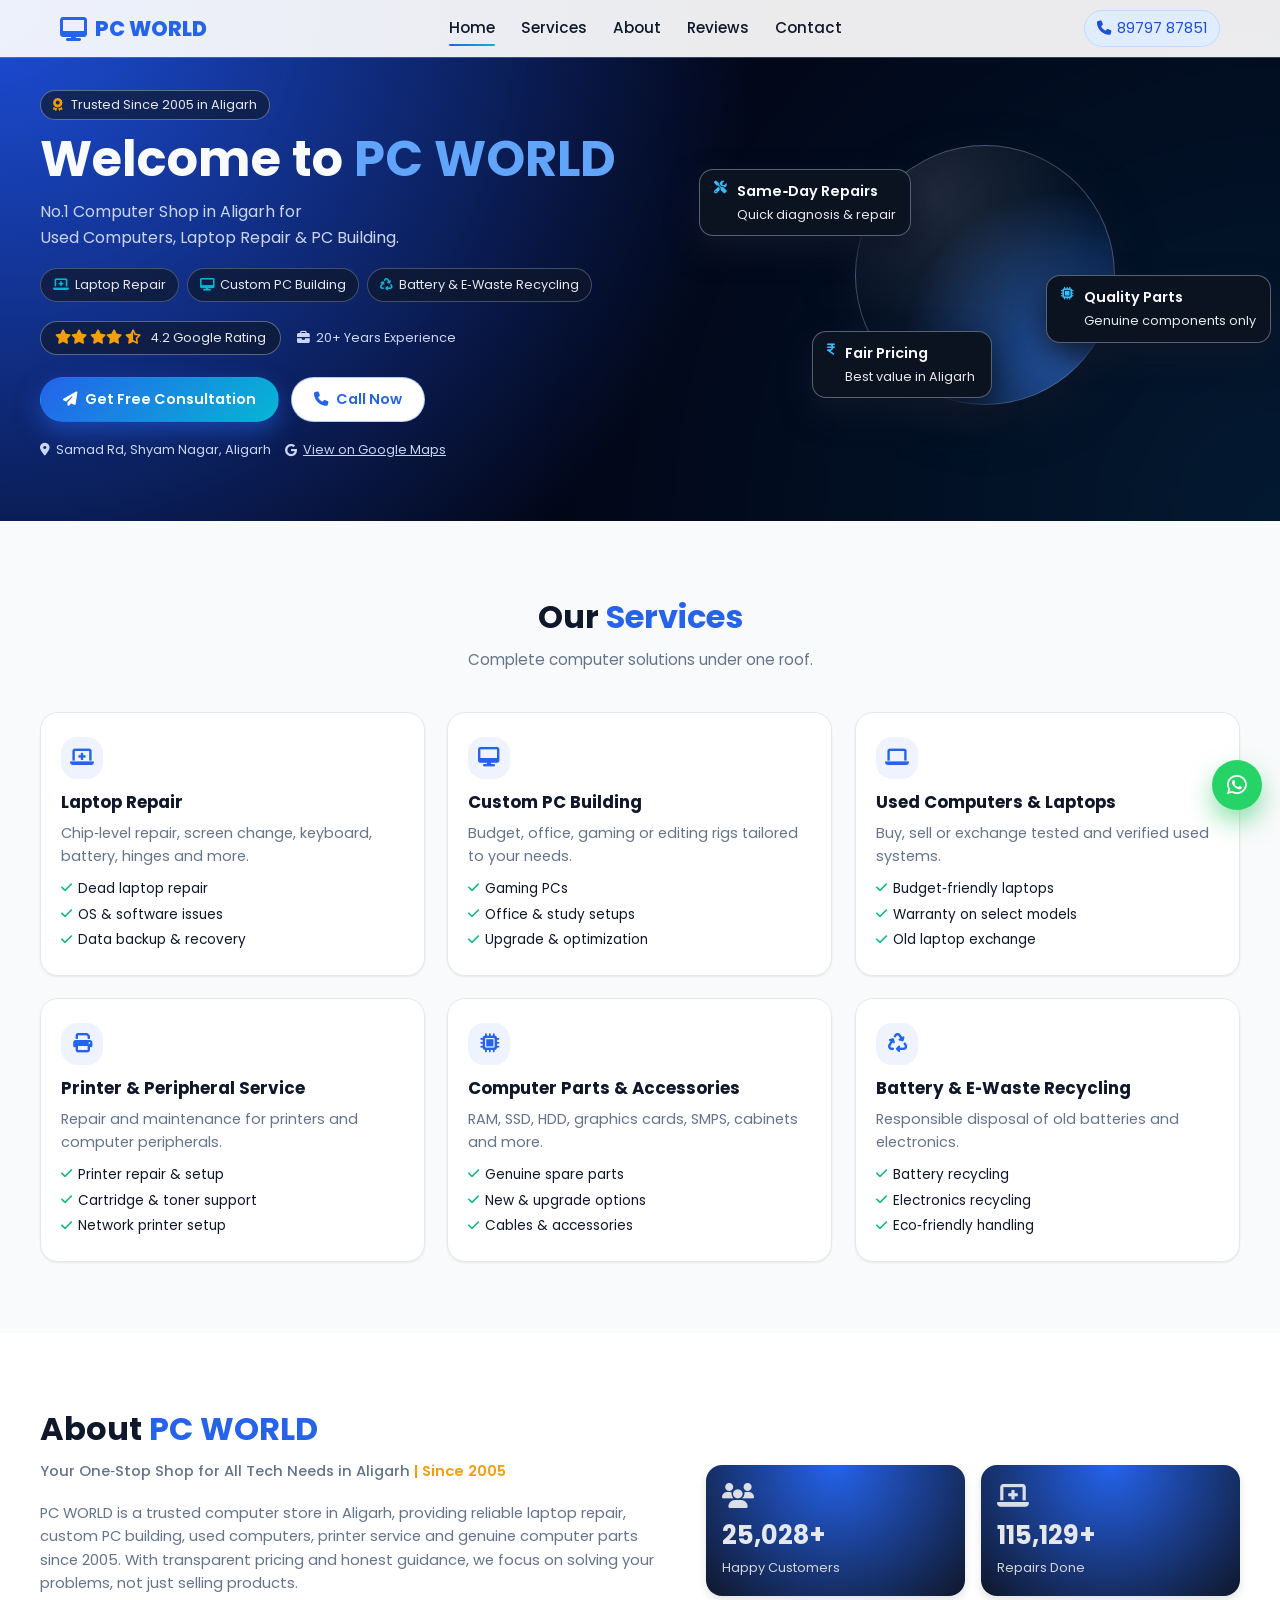
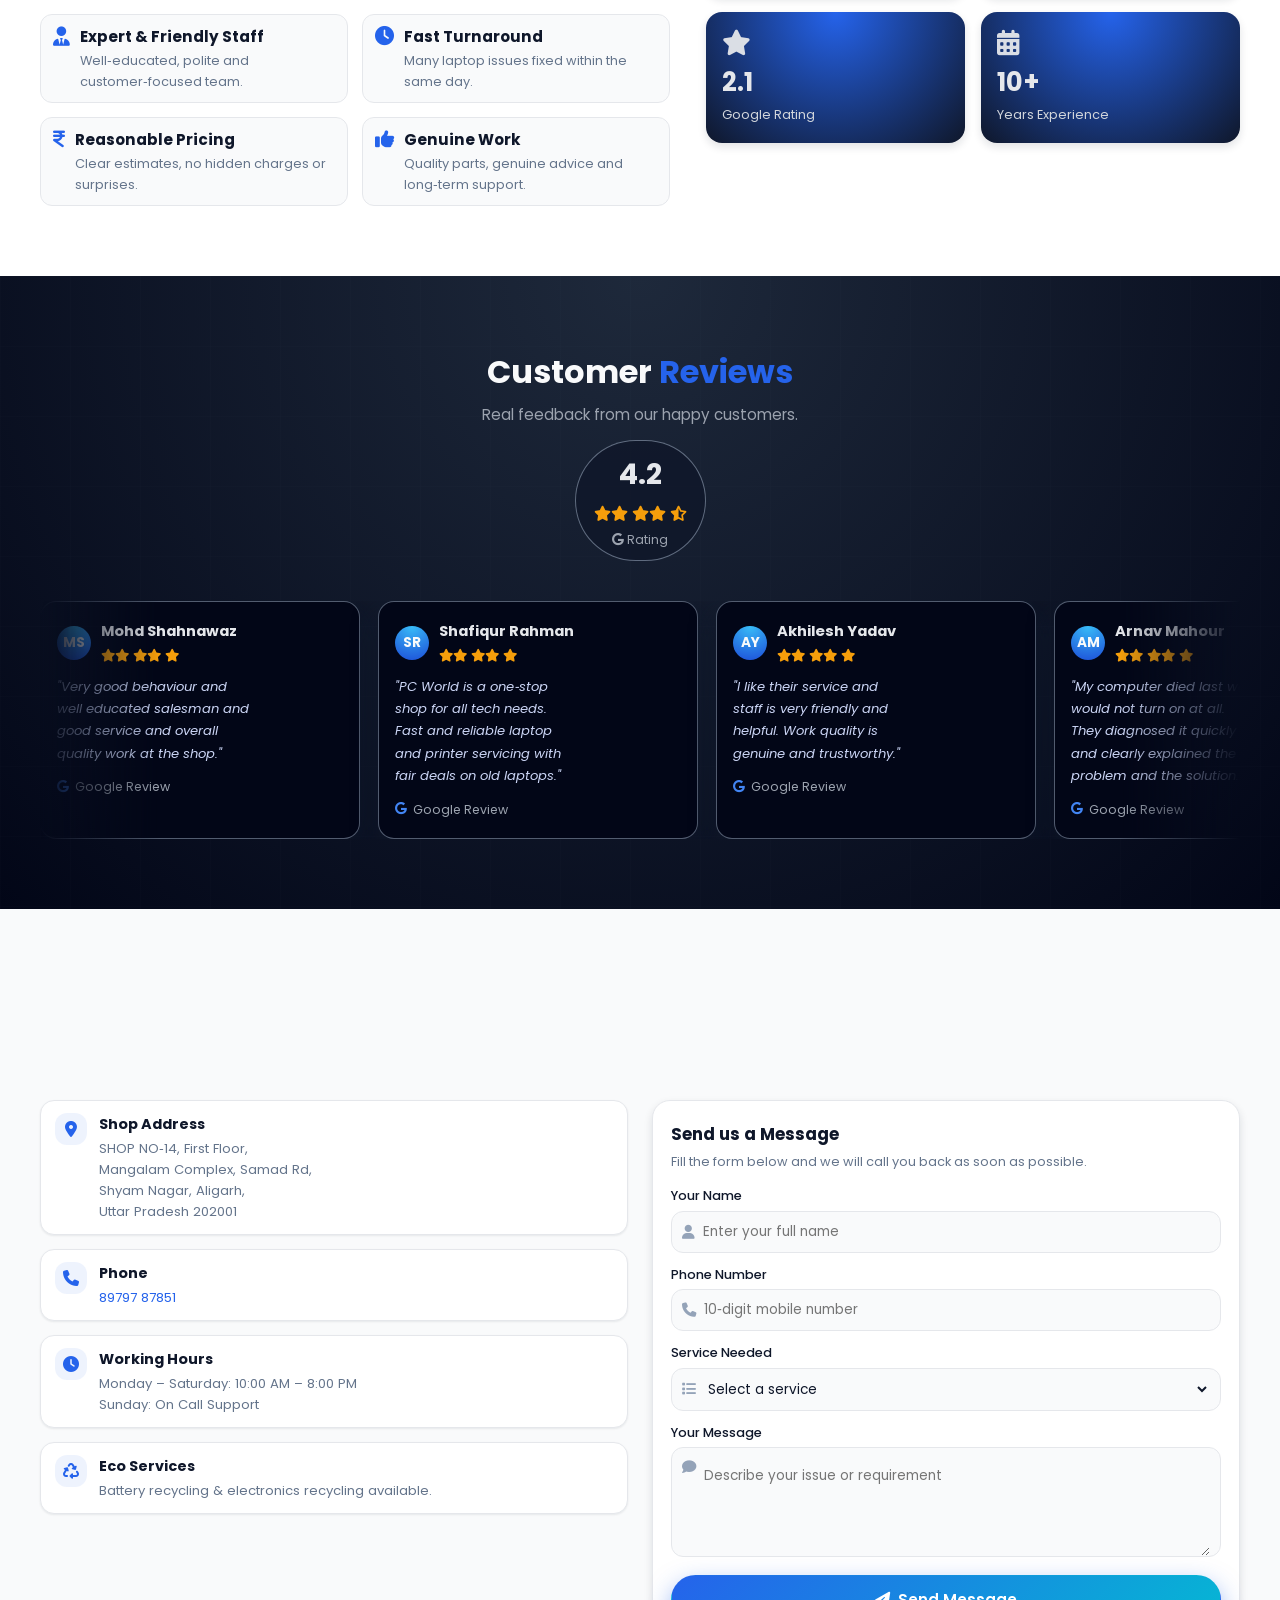
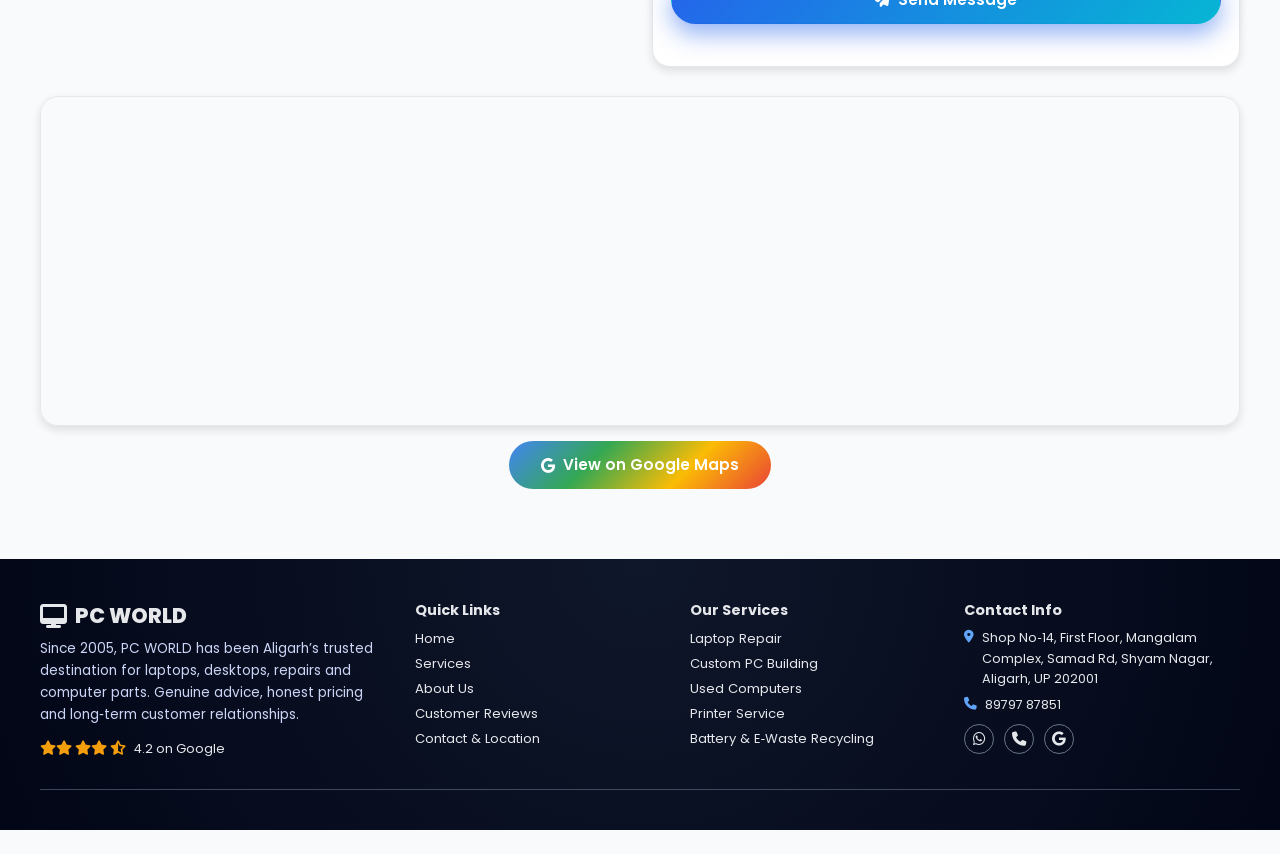
==== index.html @ ee026fb5 "Add files via upload" ====
<!DOCTYPE html>
<html lang="en">
<head>
    <meta charset="UTF-8" />
    <meta name="viewport" content="width=device-width, initial-scale=1.0" />
    <title>PC WORLD | Laptop Repair & Used Computers in Aligarh</title>

    <meta name="description" content="PC WORLD - Since 2005 | Used computers, laptop repair, PC building, printer service, and electronics recycling in Aligarh, Uttar Pradesh." />
    <meta name="keywords" content="PC WORLD Aligarh, laptop repair Aligarh, used computer store, PC building Aligarh, computer shop Samad Road" />

    <link rel="stylesheet" href="styles.css" />
    <link rel="preconnect" href="https://fonts.googleapis.com" />
    <link rel="preconnect" href="https://fonts.gstatic.com" crossorigin />
    <link href="https://fonts.googleapis.com/css2?family=Poppins:wght@300;400;500;600;700;800&display=swap" rel="stylesheet" />
    <link rel="stylesheet" href="https://cdnjs.cloudflare.com/ajax/libs/font-awesome/6.5.1/css/all.min.css" integrity="sha512-DTOQO9RWCH3ppGqcWaEA1BIZOC6xxalwEsw9c2QQeAIftl+Vegovlnee1c9QX4TctnWMn13TZye+giMm8e2LwA==" crossorigin="anonymous" referrerpolicy="no-referrer" />
</head>
<body>
    <!-- HEADER -->
    <header id="header">
        <nav class="navbar">
            <div class="nav-left">
                <a href="#home" class="logo">
                    <i class="fas fa-desktop"></i>
                    <span>PC WORLD</span>
                </a>
            </div>
            <ul class="nav-links" id="navLinks">
                <li><a href="#home" class="nav-link active">Home</a></li>
                <li><a href="#services" class="nav-link">Services</a></li>
                <li><a href="#about" class="nav-link">About</a></li>
                <li><a href="#reviews" class="nav-link">Reviews</a></li>
                <li><a href="#contact" class="nav-link">Contact</a></li>
            </ul>
            <div class="nav-right">
                <a href="tel:8979787851" class="nav-call">
                    <i class="fas fa-phone"></i>
                    <span>89797 87851</span>
                </a>
                <button class="hamburger" id="hamburger" aria-label="Toggle navigation">
                    <span></span><span></span><span></span>
                </button>
            </div>
        </nav>
    </header>

    <!-- HERO -->
    <section id="home" class="hero">
        <div class="hero-inner container">
            <div class="hero-content">
                <div class="hero-since scroll-animate from-left" data-anim-delay="0s">
                    <i class="fas fa-award"></i>
                    <span>Trusted Since 2005 in Aligarh</span>
                </div>
                <h1 class="scroll-animate from-left" data-anim-delay="0.05s">Welcome to <span>PC WORLD</span></h1>
                <p class="hero-tagline scroll-animate from-left" data-anim-delay="0.1s">
                    No.1 Computer Shop in Aligarh for<br />
                    Used Computers, Laptop Repair & PC Building.
                </p>

                <div class="hero-pills scroll-animate pop" data-anim-delay="0.15s">
                    <span><i class="fas fa-laptop-medical"></i>Laptop Repair</span>
                    <span><i class="fas fa-desktop"></i>Custom PC Building</span>
                    <span><i class="fas fa-recycle"></i>Battery & E‑Waste Recycling</span>
                </div>

                <div class="hero-rating-row scroll-animate pop" data-anim-delay="0.2s">
                    <div class="hero-rating">
                        <div class="stars">
                            <i class="fas fa-star"></i><i class="fas fa-star"></i>
                            <i class="fas fa-star"></i><i class="fas fa-star"></i>
                            <i class="fas fa-star-half-alt"></i>
                        </div>
                        <span>4.2 Google Rating</span>
                    </div>
                    <div class="hero-since-small">
                        <i class="fas fa-briefcase"></i>
                        <span>20+ Years Experience</span>
                    </div>
                </div>

                <div class="hero-actions scroll-animate pop" data-anim-delay="0.25s">
                    <a href="#contact" class="btn btn-primary">
                        <i class="fas fa-paper-plane"></i> Get Free Consultation
                    </a>
                    <a href="tel:8979787851" class="btn btn-outline">
                        <i class="fas fa-phone"></i> Call Now
                    </a>
                </div>

                <div class="hero-meta scroll-animate pop" data-anim-delay="0.3s">
                    <span><i class="fas fa-location-dot"></i> Samad Rd, Shyam Nagar, Aligarh</span>
                    <span><i class="fab fa-google"></i> <a href="https://share.google/vDXwysWjOQ2wr7kNz" target="_blank">View on Google Maps</a></span>
                </div>
            </div>

            <div class="hero-visual scroll-animate from-right" data-anim-delay="0.35s">
                <div class="hero-circle"></div>
                <div class="hero-card hero-card-1">
                    <i class="fas fa-screwdriver-wrench"></i>
                    <div>
                        <h3>Same‑Day Repairs</h3>
                        <p>Quick diagnosis & repair</p>
                    </div>
                </div>
                <div class="hero-card hero-card-2">
                    <i class="fas fa-microchip"></i>
                    <div>
                        <h3>Quality Parts</h3>
                        <p>Genuine components only</p>
                    </div>
                </div>
                <div class="hero-card hero-card-3">
                    <i class="fas fa-indian-rupee-sign"></i>
                    <div>
                        <h3>Fair Pricing</h3>
                        <p>Best value in Aligarh</p>
                    </div>
                </div>
            </div>
        </div>
    </section>

    <!-- SERVICES -->
    <section id="services" class="section services">
        <div class="container">
            <div class="section-header scroll-animate">
                <h2>Our <span>Services</span></h2>
                <p>Complete computer solutions under one roof.</p>
            </div>

            <div class="services-grid">
                <div class="service-card scroll-animate" data-anim-delay="0.05s">
                    <div class="service-icon"><i class="fas fa-laptop-medical"></i></div>
                    <h3>Laptop Repair</h3>
                    <p>Chip‑level repair, screen change, keyboard, battery, hinges and more.</p>
                    <ul>
                        <li><i class="fas fa-check"></i> Dead laptop repair</li>
                        <li><i class="fas fa-check"></i> OS & software issues</li>
                        <li><i class="fas fa-check"></i> Data backup & recovery</li>
                    </ul>
                </div>

                <div class="service-card scroll-animate" data-anim-delay="0.1s">
                    <div class="service-icon"><i class="fas fa-desktop"></i></div>
                    <h3>Custom PC Building</h3>
                    <p>Budget, office, gaming or editing rigs tailored to your needs.</p>
                    <ul>
                        <li><i class="fas fa-check"></i> Gaming PCs</li>
                        <li><i class="fas fa-check"></i> Office & study setups</li>
                        <li><i class="fas fa-check"></i> Upgrade & optimization</li>
                    </ul>
                </div>

                <div class="service-card scroll-animate" data-anim-delay="0.15s">
                    <div class="service-icon"><i class="fas fa-laptop"></i></div>
                    <h3>Used Computers & Laptops</h3>
                    <p>Buy, sell or exchange tested and verified used systems.</p>
                    <ul>
                        <li><i class="fas fa-check"></i> Budget‑friendly laptops</li>
                        <li><i class="fas fa-check"></i> Warranty on select models</li>
                        <li><i class="fas fa-check"></i> Old laptop exchange</li>
                    </ul>
                </div>

                <div class="service-card scroll-animate" data-anim-delay="0.2s">
                    <div class="service-icon"><i class="fas fa-print"></i></div>
                    <h3>Printer & Peripheral Service</h3>
                    <p>Repair and maintenance for printers and computer peripherals.</p>
                    <ul>
                        <li><i class="fas fa-check"></i> Printer repair & setup</li>
                        <li><i class="fas fa-check"></i> Cartridge & toner support</li>
                        <li><i class="fas fa-check"></i> Network printer setup</li>
                    </ul>
                </div>

                <div class="service-card scroll-animate" data-anim-delay="0.25s">
                    <div class="service-icon"><i class="fas fa-microchip"></i></div>
                    <h3>Computer Parts & Accessories</h3>
                    <p>RAM, SSD, HDD, graphics cards, SMPS, cabinets and more.</p>
                    <ul>
                        <li><i class="fas fa-check"></i> Genuine spare parts</li>
                        <li><i class="fas fa-check"></i> New & upgrade options</li>
                        <li><i class="fas fa-check"></i> Cables & accessories</li>
                    </ul>
                </div>

                <div class="service-card scroll-animate" data-anim-delay="0.3s">
                    <div class="service-icon"><i class="fas fa-recycle"></i></div>
                    <h3>Battery & E‑Waste Recycling</h3>
                    <p>Responsible disposal of old batteries and electronics.</p>
                    <ul>
                        <li><i class="fas fa-check"></i> Battery recycling</li>
                        <li><i class="fas fa-check"></i> Electronics recycling</li>
                        <li><i class="fas fa-check"></i> Eco‑friendly handling</li>
                    </ul>
                </div>
            </div>
        </div>
    </section>

    <!-- ABOUT -->
    <section id="about" class="section about">
        <div class="container about-inner">
            <div class="about-text scroll-animate from-left">
                <h2>About <span>PC WORLD</span></h2>
                <p class="about-tagline">
                    Your One‑Stop Shop for All Tech Needs in Aligarh
                    <span class="about-since">| Since 2005</span>
                </p>
                <p>
                    PC WORLD is a trusted computer store in Aligarh, providing
                    reliable laptop repair, custom PC building, used computers,
                    printer service and genuine computer parts since 2005.
                    With transparent pricing and honest guidance, we focus on
                    solving your problems, not just selling products.
                </p>

                <div class="about-features">
                    <div class="feature scroll-animate" data-anim-delay="0.05s">
                        <i class="fas fa-user-tie"></i>
                        <div>
                            <h4>Expert & Friendly Staff</h4>
                            <p>Well‑educated, polite and customer‑focused team.</p>
                        </div>
                    </div>
                    <div class="feature scroll-animate" data-anim-delay="0.1s">
                        <i class="fas fa-clock"></i>
                        <div>
                            <h4>Fast Turnaround</h4>
                            <p>Many laptop issues fixed within the same day.</p>
                        </div>
                    </div>
                    <div class="feature scroll-animate" data-anim-delay="0.15s">
                        <i class="fas fa-indian-rupee-sign"></i>
                        <div>
                            <h4>Reasonable Pricing</h4>
                            <p>Clear estimates, no hidden charges or surprises.</p>
                        </div>
                    </div>
                    <div class="feature scroll-animate" data-anim-delay="0.2s">
                        <i class="fas fa-thumbs-up"></i>
                        <div>
                            <h4>Genuine Work</h4>
                            <p>Quality parts, genuine advice and long‑term support.</p>
                        </div>
                    </div>
                </div>
            </div>

            <div class="about-stats scroll-animate from-right">
                <div class="stat-card scroll-animate pop" data-anim-delay="0.05s">
                    <i class="fas fa-users"></i>
                    <h3 class="stat-number" data-target="50000" data-suffix="+">50,000+</h3>
                    <p>Happy Customers</p>
                </div>
                <div class="stat-card scroll-animate pop" data-anim-delay="0.1s">
                    <i class="fas fa-laptop-medical"></i>
                    <h3 class="stat-number" data-target="230000" data-suffix="+">2,30,000+</h3>
                    <p>Repairs Done</p>
                </div>
                <div class="stat-card scroll-animate pop" data-anim-delay="0.15s">
                    <i class="fas fa-star"></i>
                    <h3 class="stat-number" data-target="4.2" data-decimals="1">4.2</h3>
                    <p>Google Rating</p>
                </div>
                <div class="stat-card scroll-animate pop" data-anim-delay="0.2s">
                    <i class="fas fa-calendar-alt"></i>
                    <h3 class="stat-number" data-target="20" data-suffix="+">20+</h3>
                    <p>Years Experience</p>
                </div>
            </div>
        </div>
    </section>

    <!-- REVIEWS -->
    <section id="reviews" class="section reviews">
        <div class="container">
            <div class="section-header section-header-dark scroll-animate">
                <h2>Customer <span>Reviews</span></h2>
                <p>Real feedback from our happy customers.</p>
                <div class="rating-badge">
                    <span class="rating-number">4.2</span>
                    <div class="rating-stars">
                        <i class="fas fa-star"></i><i class="fas fa-star"></i>
                        <i class="fas fa-star"></i><i class="fas fa-star"></i>
                        <i class="fas fa-star-half-alt"></i>
                    </div>
                    <span class="rating-source"><i class="fab fa-google"></i> Rating</span>
                </div>
            </div>

            <div class="reviews-slider scroll-animate pop" data-anim-delay="0.1s">
                <div class="reviews-track" id="reviewsTrack">
                    <!-- Each review text is manually line-broken with <br> for 5–7 words per line -->

                    <!-- 1 -->
                    <article class="review-card">
                        <header class="review-header">
                            <div class="reviewer-avatar">MS</div>
                            <div>
                                <h4>Mohd Shahnawaz</h4>
                                <div class="review-stars">
                                    <i class="fas fa-star"></i><i class="fas fa-star"></i>
                                    <i class="fas fa-star"></i><i class="fas fa-star"></i>
                                    <i class="fas fa-star"></i>
                                </div>
                            </div>
                        </header>
                        <p class="review-text">
                            "Very good behaviour and<br>
                            well educated salesman and<br>
                            good service and overall<br>
                            quality work at the shop."
                        </p>
                        <div class="review-source"><i class="fab fa-google"></i> Google Review</div>
                    </article>

                    <!-- 2 -->
                    <article class="review-card">
                        <header class="review-header">
                            <div class="reviewer-avatar">SR</div>
                            <div>
                                <h4>Shafiqur Rahman</h4>
                                <div class="review-stars">
                                    <i class="fas fa-star"></i><i class="fas fa-star"></i>
                                    <i class="fas fa-star"></i><i class="fas fa-star"></i>
                                    <i class="fas fa-star"></i>
                                </div>
                            </div>
                        </header>
                        <p class="review-text">
                            "PC World is a one‑stop<br>
                            shop for all tech needs.<br>
                            Fast and reliable laptop<br>
                            and printer servicing with<br>
                            fair deals on old laptops."
                        </p>
                        <div class="review-source"><i class="fab fa-google"></i> Google Review</div>
                    </article>

                    <!-- 3 -->
                    <article class="review-card">
                        <header class="review-header">
                            <div class="reviewer-avatar">AY</div>
                            <div>
                                <h4>Akhilesh Yadav</h4>
                                <div class="review-stars">
                                    <i class="fas fa-star"></i><i class="fas fa-star"></i>
                                    <i class="fas fa-star"></i><i class="fas fa-star"></i>
                                    <i class="fas fa-star"></i>
                                </div>
                            </div>
                        </header>
                        <p class="review-text">
                            "I like their service and<br>
                            staff is very friendly and<br>
                            helpful. Work quality is<br>
                            genuine and trustworthy."
                        </p>
                        <div class="review-source"><i class="fab fa-google"></i> Google Review</div>
                    </article>

                    <!-- 4 -->
                    <article class="review-card">
                        <header class="review-header">
                            <div class="reviewer-avatar">AM</div>
                            <div>
                                <h4>Arnav Mahour</h4>
                                <div class="review-stars">
                                    <i class="fas fa-star"></i><i class="fas fa-star"></i>
                                    <i class="fas fa-star"></i><i class="fas fa-star"></i>
                                    <i class="fas fa-star"></i>
                                </div>
                            </div>
                        </header>
                        <p class="review-text">
                            "My computer died last week,<br>
                            would not turn on at all.<br>
                            They diagnosed it quickly<br>
                            and clearly explained the<br>
                            problem and the solution."
                        </p>
                        <div class="review-source"><i class="fab fa-google"></i> Google Review</div>
                    </article>

                    <!-- 5 -->
                    <article class="review-card">
                        <header class="review-header">
                            <div class="reviewer-avatar">YA</div>
                            <div>
                                <h4>Yasir Arafat</h4>
                                <div class="review-stars">
                                    <i class="fas fa-star"></i><i class="fas fa-star"></i>
                                    <i class="fas fa-star"></i><i class="fas fa-star"></i>
                                    <i class="fas fa-star"></i>
                                </div>
                            </div>
                        </header>
                        <p class="review-text">
                            "Experience was good as they<br>
                            provided me very nice service<br>
                            at best price. Overall very<br>
                            satisfied with the work."
                        </p>
                        <div class="review-source"><i class="fab fa-google"></i> Google Review</div>
                    </article>

                    <!-- 6 -->
                    <article class="review-card">
                        <header class="review-header">
                            <div class="reviewer-avatar">SS</div>
                            <div>
                                <h4>Sarita Singh</h4>
                                <div class="review-stars">
                                    <i class="fas fa-star"></i><i class="fas fa-star"></i>
                                    <i class="fas fa-star"></i><i class="fas fa-star"></i>
                                    <i class="fas fa-star"></i>
                                </div>
                            </div>
                        </header>
                        <p class="review-text">
                            "So satisfied with their<br>
                            service. They repaired my<br>
                            dead laptop in few hours<br>
                            and the prices were very<br>
                            reasonable and fair."
                        </p>
                        <div class="review-source"><i class="fab fa-google"></i> Google Review</div>
                    </article>

                    <!-- 7 -->
                    <article class="review-card">
                        <header class="review-header">
                            <div class="reviewer-avatar">MH</div>
                            <div>
                                <h4>Mohd Hasan</h4>
                                <div class="review-stars">
                                    <i class="fas fa-star"></i><i class="fas fa-star"></i>
                                    <i class="fas fa-star"></i><i class="fas fa-star"></i>
                                    <i class="fas fa-star"></i>
                                </div>
                            </div>
                        </header>
                        <p class="review-text">
                            "PC World is best in town<br>
                            and offers very good service.<br>
                            I purchased items here and<br>
                            got fabulous discounts and<br>
                            very polite staff behaviour."
                        </p>
                        <div class="review-source"><i class="fab fa-google"></i> Google Review</div>
                    </article>

                    <!-- 8 -->
                    <article class="review-card">
                        <header class="review-header">
                            <div class="reviewer-avatar">HM</div>
                            <div>
                                <h4>Hashim Molla</h4>
                                <div class="review-stars">
                                    <i class="fas fa-star"></i><i class="fas fa-star"></i>
                                    <i class="fas fa-star"></i><i class="fas fa-star"></i>
                                    <i class="fas fa-star"></i>
                                </div>
                            </div>
                        </header>
                        <p class="review-text">
                            "Many thanks to PC WORLD for<br>
                            providing me the best service<br>
                            at very reasonable price.<br>
                            Truly a highly suggested<br>
                            computer shop in town."
                        </p>
                        <div class="review-source"><i class="fab fa-google"></i> Google Review</div>
                    </article>

                    <!-- 9 -->
                    <article class="review-card">
                        <header class="review-header">
                            <div class="reviewer-avatar">SG</div>
                            <div>
                                <h4>Shashank Gupta</h4>
                                <div class="review-stars">
                                    <i class="fas fa-star"></i><i class="fas fa-star"></i>
                                    <i class="fas fa-star"></i><i class="fas fa-star"></i>
                                    <i class="fas fa-star"></i>
                                </div>
                            </div>
                        </header>
                        <p class="review-text">
                            "Everyone was friendly and<br>
                            helpful and really gave me<br>
                            the best vibes. Prices were<br>
                            much better than other<br>
                            computer shops nearby."
                        </p>
                        <div class="review-source"><i class="fab fa-google"></i> Google Review</div>
                    </article>

                    <!-- 10 -->
                    <article class="review-card">
                        <header class="review-header">
                            <div class="reviewer-avatar">DA</div>
                            <div>
                                <h4>Dimple Agrawal</h4>
                                <div class="review-stars">
                                    <i class="fas fa-star"></i><i class="fas fa-star"></i>
                                    <i class="fas fa-star"></i><i class="fas fa-star"></i>
                                    <i class="fas fa-star"></i>
                                </div>
                            </div>
                        </header>
                        <p class="review-text">
                            "Good service at affordable<br>
                            rates. Got my laptop keyboard<br>
                            replaced here and I am<br>
                            completely satisfied with<br>
                            the overall experience."
                        </p>
                        <div class="review-source"><i class="fab fa-google"></i> Google Review</div>
                    </article>

                    <!-- 11 -->
                    <article class="review-card">
                        <header class="review-header">
                            <div class="reviewer-avatar">CK</div>
                            <div>
                                <h4>Chitra Kant Sharma</h4>
                                <div class="review-stars">
                                    <i class="fas fa-star"></i><i class="fas fa-star"></i>
                                    <i class="fas fa-star"></i><i class="fas fa-star"></i>
                                    <i class="fas fa-star"></i>
                                </div>
                            </div>
                        </header>
                        <p class="review-text">
                            "All of a sudden my laptop<br>
                            stopped working and I was<br>
                            very worried. Friend suggested<br>
                            this shop and they repaired<br>
                            it in four hours with warranty."
                        </p>
                        <div class="review-source"><i class="fab fa-google"></i> Google Review</div>
                    </article>

                    <!-- 12 -->
                    <article class="review-card">
                        <header class="review-header">
                            <div class="reviewer-avatar">SI</div>
                            <div>
                                <h4>Syed Mohd Ikram Hasan</h4>
                                <div class="review-stars">
                                    <i class="fas fa-star"></i><i class="fas fa-star"></i>
                                    <i class="fas fa-star"></i><i class="fas fa-star"></i>
                                    <i class="fas fa-star"></i>
                                </div>
                            </div>
                        </header>
                        <p class="review-text">
                            "PC World client satisfaction<br>
                            is exemplary. Prices are very<br>
                            reasonable for all kinds of<br>
                            PC peripherals and services."
                        </p>
                        <div class="review-source"><i class="fab fa-google"></i> Google Review</div>
                    </article>

                    <!-- 13 -->
                    <article class="review-card">
                        <header class="review-header">
                            <div class="reviewer-avatar">VK</div>
                            <div>
                                <h4>Vijay Kumar</h4>
                                <div class="review-stars">
                                    <i class="fas fa-star"></i><i class="fas fa-star"></i>
                                    <i class="fas fa-star"></i><i class="fas fa-star"></i>
                                    <i class="fas fa-star"></i>
                                </div>
                            </div>
                        </header>
                        <p class="review-text">
                            "The staff of PC World is<br>
                            very cooperative and solved<br>
                            my problem as soon as possible.<br>
                            Special thanks to Mayank<br>
                            Rajput for helping me out."
                        </p>
                        <div class="review-source"><i class="fab fa-google"></i> Google Review</div>
                    </article>

                    <!-- 14 -->
                    <article class="review-card">
                        <header class="review-header">
                            <div class="reviewer-avatar">SP</div>
                            <div>
                                <h4>Suraj Pachauri</h4>
                                <div class="review-stars">
                                    <i class="fas fa-star"></i><i class="fas fa-star"></i>
                                    <i class="fas fa-star"></i><i class="fas fa-star"></i>
                                    <i class="fas fa-star"></i>
                                </div>
                            </div>
                        </header>
                        <p class="review-text">
                            "My friend suggested this<br>
                            shop and honestly they<br>
                            treated me very gently and<br>
                            my overall experience was<br>
                            really very good."
                        </p>
                        <div class="review-source"><i class="fab fa-google"></i> Google Review</div>
                    </article>

                    <!-- 15 -->
                    <article class="review-card">
                        <header class="review-header">
                            <div class="reviewer-avatar">SS</div>
                            <div>
                                <h4>Siddharth Singh</h4>
                                <div class="review-stars">
                                    <i class="fas fa-star"></i><i class="fas fa-star"></i>
                                    <i class="fas fa-star"></i><i class="fas fa-star"></i>
                                    <i class="fas fa-star"></i>
                                </div>
                            </div>
                        </header>
                        <p class="review-text">
                            "This is one of the most<br>
                            trustable shops in whole<br>
                            Aligarh for laptop services<br>
                            and for buying old laptops<br>
                            at good prices."
                        </p>
                        <div class="review-source"><i class="fab fa-google"></i> Google Review</div>
                    </article>

                    <!-- 16 -->
                    <article class="review-card">
                        <header class="review-header">
                            <div class="reviewer-avatar">SP</div>
                            <div>
                                <h4>Shubh Paltani</h4>
                                <div class="review-stars">
                                    <i class="fas fa-star"></i><i class="fas fa-star"></i>
                                    <i class="fas fa-star"></i><i class="fas fa-star"></i>
                                    <i class="fas fa-star"></i>
                                </div>
                            </div>
                        </header>
                        <p class="review-text">
                            "The service of this shop is<br>
                            very good with genuine price.<br>
                            Highly recommended place,<br>
                            must visit for computer work."
                        </p>
                        <div class="review-source"><i class="fab fa-google"></i> Google Review</div>
                    </article>

                    <!-- 17 -->
                    <article class="review-card">
                        <header class="review-header">
                            <div class="reviewer-avatar">PS</div>
                            <div>
                                <h4>Pushpendra Singh</h4>
                                <div class="review-stars">
                                    <i class="fas fa-star"></i><i class="fas fa-star"></i>
                                    <i class="fas fa-star"></i><i class="fas fa-star"></i>
                                    <i class="fas fa-star"></i>
                                </div>
                            </div>
                        </header>
                        <p class="review-text">
                            "Most trustable shop in<br>
                            Aligarh for laptops and<br>
                            desktops. This is my own<br>
                            personal recommendation<br>
                            for everyone."
                        </p>
                        <div class="review-source"><i class="fab fa-google"></i> Google Review</div>
                    </article>

                    <!-- 18 -->
                    <article class="review-card">
                        <header class="review-header">
                            <div class="reviewer-avatar">MI</div>
                            <div>
                                <h4>MD Imran</h4>
                                <div class="review-stars">
                                    <i class="fas fa-star"></i><i class="fas fa-star"></i>
                                    <i class="fas fa-star"></i><i class="fas fa-star"></i>
                                    <i class="fas fa-star"></i>
                                </div>
                            </div>
                        </header>
                        <p class="review-text">
                            "First experience was very<br>
                            good and now I want to<br>
                            stay connected with PC World<br>
                            for all my future work."
                        </p>
                        <div class="review-source"><i class="fab fa-google"></i> Google Review</div>
                    </article>

                    <!-- 19 -->
                    <article class="review-card">
                        <header class="review-header">
                            <div class="reviewer-avatar">UP</div>
                            <div>
                                <h4>Updesh Pratap Singh</h4>
                                <div class="review-stars">
                                    <i class="fas fa-star"></i><i class="fas fa-star"></i>
                                    <i class="fas fa-star"></i><i class="fas fa-star"></i>
                                    <i class="fas fa-star"></i>
                                </div>
                            </div>
                        </header>
                        <p class="review-text">
                            "Amazing shop for buying any<br>
                            type of computer device like<br>
                            gaming, studio laptops and<br>
                            desktop PC with peripherals."
                        </p>
                        <div class="review-source"><i class="fab fa-google"></i> Google Review</div>
                    </article>

                    <!-- 20 -->
                    <article class="review-card">
                        <header class="review-header">
                            <div class="reviewer-avatar">DM</div>
                            <div>
                                <h4>Devansh Mehra</h4>
                                <div class="review-stars">
                                    <i class="fas fa-star"></i><i class="fas fa-star"></i>
                                    <i class="fas fa-star"></i><i class="fas fa-star"></i>
                                    <i class="fas fa-star"></i>
                                </div>
                            </div>
                        </header>
                        <p class="review-text">
                            "Great service delivered on<br>
                            time at a very effective<br>
                            and pocket‑friendly price.<br>
                            Happy with the outcome."
                        </p>
                        <div class="review-source"><i class="fab fa-google"></i> Google Review</div>
                    </article>

                    <!-- 21 -->
                    <article class="review-card">
                        <header class="review-header">
                            <div class="reviewer-avatar">AR</div>
                            <div>
                                <h4>Agrim Rajput</h4>
                                <div class="review-stars">
                                    <i class="fas fa-star"></i><i class="fas fa-star"></i>
                                    <i class="fas fa-star"></i><i class="fas fa-star"></i>
                                    <i class="fas fa-star"></i>
                                </div>
                            </div>
                        </header>
                        <p class="review-text">
                            "Very nice shop with very<br>
                            good pricing and overall<br>
                            very good service quality<br>
                            for customers."
                        </p>
                        <div class="review-source"><i class="fab fa-google"></i> Google Review</div>
                    </article>

                    <!-- 22 -->
                    <article class="review-card">
                        <header class="review-header">
                            <div class="reviewer-avatar">SC</div>
                            <div>
                                <h4>Shivam Chandra</h4>
                                <div class="review-stars">
                                    <i class="fas fa-star"></i><i class="fas fa-star"></i>
                                    <i class="fas fa-star"></i><i class="fas fa-star"></i>
                                    <i class="fas fa-star"></i>
                                </div>
                            </div>
                        </header>
                        <p class="review-text">
                            "Very good service overall<br>
                            and prices are reasonable.<br>
                            Would like to visit again<br>
                            if needed."
                        </p>
                        <div class="review-source"><i class="fab fa-google"></i> Google Review</div>
                    </article>

                    <!-- 23 -->
                    <article class="review-card">
                        <header class="review-header">
                            <div class="reviewer-avatar">AS</div>
                            <div>
                                <h4>Abhishek Singh</h4>
                                <div class="review-stars">
                                    <i class="fas fa-star"></i><i class="fas fa-star"></i>
                                    <i class="fas fa-star"></i><i class="fas fa-star"></i>
                                    <i class="fas fa-star"></i>
                                </div>
                            </div>
                        </header>
                        <p class="review-text">
                            "Thank you PC World for<br>
                            your great and timely<br>
                            service. Really appreciate<br>
                            the support."
                        </p>
                        <div class="review-source"><i class="fab fa-google"></i> Google Review</div>
                    </article>

                    <!-- 24 -->
                    <article class="review-card">
                        <header class="review-header">
                            <div class="reviewer-avatar">SD</div>
                            <div>
                                <h4>Sanat Dixit</h4>
                                <div class="review-stars">
                                    <i class="fas fa-star"></i><i class="fas fa-star"></i>
                                    <i class="fas fa-star"></i><i class="fas fa-star"></i>
                                    <i class="fas fa-star"></i>
                                </div>
                            </div>
                        </header>
                        <p class="review-text">
                            "Very good customer service<br>
                            here. Honestly wish I could<br>
                            have given them ten stars<br>
                            instead of just five."
                        </p>
                        <div class="review-source"><i class="fab fa-google"></i> Google Review</div>
                    </article>

                    <!-- 25 -->
                    <article class="review-card">
                        <header class="review-header">
                            <div class="reviewer-avatar">VG</div>
                            <div>
                                <h4>Vivek Gaur</h4>
                                <div class="review-stars">
                                    <i class="fas fa-star"></i><i class="fas fa-star"></i>
                                    <i class="fas fa-star"></i><i class="fas fa-star"></i>
                                    <i class="fas fa-star"></i>
                                </div>
                            </div>
                        </header>
                        <p class="review-text">
                            "Good service and they<br>
                            repaired my laptop on time.<br>
                            Overall awesome experience<br>
                            at the store."
                        </p>
                        <div class="review-source"><i class="fab fa-google"></i> Google Review</div>
                    </article>

                    <!-- 26 -->
                    <article class="review-card">
                        <header class="review-header">
                            <div class="reviewer-avatar">K</div>
                            <div>
                                <h4>Kushal</h4>
                                <div class="review-stars">
                                    <i class="fas fa-star"></i><i class="fas fa-star"></i>
                                    <i class="fas fa-star"></i><i class="fas fa-star"></i>
                                    <i class="fas fa-star"></i>
                                </div>
                            </div>
                        </header>
                        <p class="review-text">
                            "Service was very quick and<br>
                            behaviour is good. Prices<br>
                            are reasonable. Overall a<br>
                            very good experience."
                        </p>
                        <div class="review-source"><i class="fab fa-google"></i> Google Review</div>
                    </article>
                </div>
            </div>
        </div>
    </section>

    <!-- CONTACT -->
    <section id="contact" class="section contact">
        <div class="container">
            <div class="section-header scroll-animate">
                <h2>Contact <span>Us</span></h2>
                <p>Call, visit or send us a message for any query.</p>
            </div>

            <div class="contact-grid">
                <div class="contact-info">
                    <div class="info-card scroll-animate from-left" data-anim-delay="0s">
                        <div class="info-icon"><i class="fas fa-location-dot"></i></div>
                        <div class="info-text">
                            <h4>Shop Address</h4>
                            <p>
                                SHOP NO‑14, First Floor,<br />
                                Mangalam Complex, Samad Rd,<br />
                                Shyam Nagar, Aligarh,<br />
                                Uttar Pradesh 202001
                            </p>
                        </div>
                    </div>

                    <div class="info-card scroll-animate from-left" data-anim-delay="0.05s">
                        <div class="info-icon"><i class="fas fa-phone"></i></div>
                        <div class="info-text">
                            <h4>Phone</h4>
                            <p><a href="tel:8979787851">89797 87851</a></p>
                        </div>
                    </div>

                    <div class="info-card scroll-animate from-left" data-anim-delay="0.1s">
                        <div class="info-icon"><i class="fas fa-clock"></i></div>
                        <div class="info-text">
                            <h4>Working Hours</h4>
                            <p>
                                Monday – Saturday: 10:00 AM – 8:00 PM<br />
                                Sunday: On Call Support
                            </p>
                        </div>
                    </div>

                    <div class="info-card scroll-animate from-left" data-anim-delay="0.15s">
                        <div class="info-icon"><i class="fas fa-recycle"></i></div>
                        <div class="info-text">
                            <h4>Eco Services</h4>
                            <p>Battery recycling & electronics recycling available.</p>
                        </div>
                    </div>
                </div>

                <div class="contact-form-wrapper scroll-animate from-right" data-anim-delay="0.2s">
                    <h3>Send us a Message</h3>
                    <p class="contact-note">
                        Fill the form below and we will call you back as soon as possible.
                    </p>
                    <form id="contactForm" class="contact-form" novalidate>
                        <div class="form-group">
                            <label for="name">Your Name</label>
                            <div class="input-wrap">
                                <i class="fas fa-user"></i>
                                <input type="text" id="name" name="name" placeholder="Enter your full name" required />
                            </div>
                        </div>

                        <div class="form-group">
                            <label for="phone">Phone Number</label>
                            <div class="input-wrap">
                                <i class="fas fa-phone"></i>
                                <input type="tel" id="phone" name="phone" placeholder="10‑digit mobile number" required />
                            </div>
                        </div>

                        <div class="form-group">
                            <label for="service">Service Needed</label>
                            <div class="input-wrap">
                                <i class="fas fa-list"></i>
                                <select id="service" name="service" required>
                                    <option value="">Select a service</option>
                                    <option value="Laptop Repair">Laptop Repair</option>
                                    <option value="PC Building">Custom PC Building</option>
                                    <option value="Used Computer">Buy / Sell Used Computer</option>
                                    <option value="Printer Service">Printer Service</option>
                                    <option value="Parts">Computer Parts & Accessories</option>
                                    <option value="Recycling">Battery / E‑Waste Recycling</option>
                                    <option value="Other">Other</option>
                                </select>
                            </div>
                        </div>

                        <div class="form-group">
                            <label for="message">Your Message</label>
                            <div class="input-wrap textarea-wrap">
                                <i class="fas fa-comment"></i>
                                <textarea id="message" name="message" rows="4" placeholder="Describe your issue or requirement" required></textarea>
                            </div>
                        </div>

                        <button type="submit" class="btn btn-primary full-width" id="contactSubmit">
                            <i class="fas fa-paper-plane"></i> Send Message
                        </button>
                        <p class="form-status" id="formStatus"></p>
                    </form>
                </div>
            </div>

            <div class="map-section">
                <div class="map-wrapper scroll-animate" data-anim-delay="0.05s">
                    <iframe
                        title="PC WORLD Location - Aligarh"
                        src="https://www.google.com/maps/embed?pb=!1m18!1m12!1m3!1d3525.6876887567!2d78.0747!3d27.8974!2m3!1f0!2f0!3f0!3m2!1i1024!2i768!4f13.1!3m3!1m2!1s0x0%3A0x0!2sMangalam%20Complex%2C%20Samad%20Rd%2C%20Shyam%20Nagar%2C%20Aligarh!5e0!3m2!1sen!2sin!4v1234567890"
                        width="100%"
                        height="320"
                        style="border:0;"
                        allowfullscreen
                        loading="lazy"
                        referrerpolicy="no-referrer-when-downgrade">
                    </iframe>
                </div>
                <div class="map-cta scroll-animate pop" data-anim-delay="0.15s">
                    <a href="https://share.google/vDXwysWjOQ2wr7kNz" target="_blank" class="btn btn-google">
                        <i class="fab fa-google"></i> View on Google Maps
                    </a>
                </div>
            </div>
        </div>
    </section>

    <!-- WHATSAPP FLOAT -->
    <a href="https://wa.me/918979787851" class="whatsapp-float" target="_blank" aria-label="Chat on WhatsApp">
        <i class="fab fa-whatsapp"></i>
    </a>

    <!-- SCROLL TO TOP -->
    <button id="scrollTopBtn" class="scroll-top" aria-label="Scroll to top">
        <i class="fas fa-arrow-up"></i>
    </button>

    <!-- FOOTER -->
    <footer class="footer">
        <div class="container footer-inner scroll-animate" data-anim-delay="0.05s">
            <div class="footer-col footer-brand">
                <div class="logo">
                    <i class="fas fa-desktop"></i>
                    <span>PC WORLD</span>
                </div>
                <p>
                    Since 2005, PC WORLD has been Aligarh’s trusted destination
                    for laptops, desktops, repairs and computer parts. Genuine
                    advice, honest pricing and long‑term customer relationships.
                </p>
                <div class="footer-rating">
                    <div class="stars">
                        <i class="fas fa-star"></i><i class="fas fa-star"></i>
                        <i class="fas fa-star"></i><i class="fas fa-star"></i>
                        <i class="fas fa-star-half-alt"></i>
                    </div>
                    <span>4.2 on Google</span>
                </div>
            </div>

            <div class="footer-col">
                <h4>Quick Links</h4>
                <ul class="footer-links">
                    <li><a href="#home">Home</a></li>
                    <li><a href="#services">Services</a></li>
                    <li><a href="#about">About Us</a></li>
                    <li><a href="#reviews">Customer Reviews</a></li>
                    <li><a href="#contact">Contact & Location</a></li>
                </ul>
            </div>

            <div class="footer-col">
                <h4>Our Services</h4>
                <ul class="footer-links">
                    <li><a href="#services">Laptop Repair</a></li>
                    <li><a href="#services">Custom PC Building</a></li>
                    <li><a href="#services">Used Computers</a></li>
                    <li><a href="#services">Printer Service</a></li>
                    <li><a href="#services">Battery & E‑Waste Recycling</a></li>
                </ul>
            </div>

            <div class="footer-col">
                <h4>Contact Info</h4>
                <ul class="footer-contact">
                    <li>
                        <i class="fas fa-location-dot"></i>
                        <span>Shop No‑14, First Floor, Mangalam Complex, Samad Rd, Shyam Nagar, Aligarh, UP 202001</span>
                    </li>
                    <li>
                        <i class="fas fa-phone"></i>
                        <a href="tel:8979787851">89797 87851</a>
                    </li>
                </ul>
                <div class="footer-social">
                    <a href="https://wa.me/918979787851" target="_blank" aria-label="WhatsApp">
                        <i class="fab fa-whatsapp"></i>
                    </a>
                    <a href="tel:8979787851" aria-label="Call">
                        <i class="fas fa-phone"></i>
                    </a>
                    <a href="https://share.google/vDXwysWjOQ2wr7kNz" target="_blank" aria-label="Google Maps">
                        <i class="fab fa-google"></i>
                    </a>
                </div>
            </div>
        </div>

        <div class="footer-bottom scroll-animate" data-anim-delay="0.15s">
            <p>© 2024 PC WORLD, Aligarh. All Rights Reserved.</p>
        </div>
    </footer>

    <script src="script.js"></script>
</body>
</html>
---- styles.css ----
/* ================================
   PC WORLD - STYLES
   ================================ */

/* ---------- Root & Reset ---------- */
:root {
    --primary: #2563eb;
    --primary-dark: #1d4ed8;
    --primary-light: #3b82f6;
    --secondary: #0f172a;
    --accent: #06b6d4;
    --warning: #f59e0b;
    --success: #10b981;
    --text-main: #0f172a;
    --text-soft: #64748b;
    --text-light: #e2e8f0;
    --bg-main: #f8fafc;
    --bg-card: #ffffff;
    --bg-dark: #020617;
    --border: #e2e8f0;
    --radius-sm: 8px;
    --radius-md: 12px;
    --radius-lg: 18px;
    --radius-round: 999px;
    --shadow-sm: 0 1px 2px rgba(15,23,42,0.08);
    --shadow-md: 0 4px 8px rgba(15,23,42,0.12);
    --shadow-lg: 0 16px 30px rgba(15,23,42,0.18);
    --transition-fast: 0.18s ease;
    --transition: 0.3s ease;

    --gradient-primary: linear-gradient(135deg, #2563eb, #06b6d4);
    --gradient-hero: radial-gradient(circle at top left, #1d4ed8, #020617 55%);
}

*,
*::before,
*::after {
    box-sizing: border-box;
    margin: 0;
    padding: 0;
}

html {
    scroll-behavior: smooth;
    scroll-padding-top: 80px;
}

body {
    font-family: "Poppins", system-ui, -apple-system, BlinkMacSystemFont, sans-serif;
    background: var(--bg-main);
    color: var(--text-main);
    line-height: 1.6;
}

/* Links & basic elements */
a {
    color: inherit;
    text-decoration: none;
    transition: color var(--transition-fast), background var(--transition-fast), transform var(--transition-fast), box-shadow var(--transition-fast);
}

img {
    max-width: 100%;
    display: block;
}

button {
    font-family: inherit;
    border: none;
    background: none;
    cursor: pointer;
}

input,
textarea,
select {
    font-family: inherit;
    border: none;
    outline: none;
    background: transparent;
}

ul {
    list-style: none;
}

/* Layout helper */
.container {
    width: min(1200px, 100% - 40px);
    margin-inline: auto;
}

/* ================================
   Buttons
   ================================ */
.btn {
    display: inline-flex;
    align-items: center;
    justify-content: center;
    gap: 8px;
    padding: 12px 26px;
    border-radius: var(--radius-round);
    font-size: 0.95rem;
    font-weight: 600;
    border: 1px solid transparent;
    white-space: nowrap;
}

.btn-primary {
    background: var(--gradient-primary);
    color: #fff;
    box-shadow: 0 10px 25px rgba(37, 99, 235, 0.5);
}

.btn-primary:hover {
    transform: translateY(-2px);
    box-shadow: 0 16px 35px rgba(37, 99, 235, 0.6);
}

.btn-outline {
    background: #fff;
    color: var(--primary);
    border-color: rgba(37, 99, 235, 0.35);
}

.btn-outline:hover {
    background: var(--primary);
    color: #fff;
    box-shadow: var(--shadow-md);
}

.btn-google {
    background: linear-gradient(135deg, #4285f4, #34a853, #fbbc05, #ea4335);
    color: #fff;
    border: none;
    padding-inline: 32px;
    font-weight: 600;
}

.btn-google:hover {
    transform: translateY(-2px);
    box-shadow: 0 14px 30px rgba(66, 133, 244, 0.45);
}

.full-width {
    width: 100%;
}

/* ================================
   Header & Navigation
   ================================ */
#header {
    position: fixed;
    inset-inline: 0;
    top: 0;
    z-index: 1000;
    background: rgba(255, 255, 255, 0.92);
    backdrop-filter: blur(14px);
    box-shadow: 0 1px 0 rgba(148, 163, 184, 0.35);
}

.navbar {
    display: flex;
    align-items: center;
    justify-content: space-between;
    gap: 24px;
    padding: 10px 20px;
    max-width: 1200px;
    margin-inline: auto;
}

.nav-left {
    display: flex;
    align-items: center;
    gap: 12px;
}

.logo {
    display: inline-flex;
    align-items: center;
    gap: 8px;
    font-weight: 800;
    font-size: 1.3rem;
    color: var(--primary);
}

.logo i {
    font-size: 1.5rem;
}

.since-badge-header {
    padding: 4px 10px;
    border-radius: var(--radius-round);
    font-size: 0.7rem;
    font-weight: 600;
    color: #334155;
    background: #e5f3ff;
    border: 1px solid #bfdbfe;
}

.nav-links {
    display: flex;
    align-items: center;
    gap: 26px;
    font-size: 0.95rem;
    font-weight: 500;
}

.nav-link {
    position: relative;
    padding-block: 4px;
    color: #0f172a;
}

.nav-link::after {
    content: "";
    position: absolute;
    left: 0;
    bottom: -4px;
    width: 0;
    height: 2px;
    border-radius: 999px;
    background: var(--gradient-primary);
    transition: width var(--transition);
}

.nav-link:hover::after,
.nav-link.active::after {
    width: 100%;
}

.nav-right {
    display: flex;
    align-items: center;
    gap: 14px;
}

.nav-call {
    display: inline-flex;
    align-items: center;
    gap: 6px;
    font-size: 0.9rem;
    padding: 6px 12px;
    border-radius: var(--radius-round);
    background: #e0edff;
    color: #1d4ed8;
    border: 1px solid #bfdbfe;
}

.nav-call:hover {
    background: #1d4ed8;
    color: #fff;
}

.hamburger {
    display: none;
    flex-direction: column;
    gap: 5px;
    width: 32px;
}

.hamburger span {
    height: 3px;
    width: 100%;
    background: #0f172a;
    border-radius: 999px;
    transition: transform var(--transition), opacity var(--transition), background var(--transition);
}

.hamburger.active span:nth-child(1) {
    transform: translateY(8px) rotate(45deg);
}
.hamburger.active span:nth-child(2) {
    opacity: 0;
}
.hamburger.active span:nth-child(3) {
    transform: translateY(-8px) rotate(-45deg);
}

/* ================================
   Hero
   ================================ */
.hero {
    background: var(--gradient-hero);
    color: #e5e7eb;
    padding-top: 90px;
    padding-bottom: 60px;
    position: relative;
    overflow: hidden;
}

.hero::before {
    content: "";
    position: absolute;
    inset: 0;
    opacity: 0.12;
    background-image: radial-gradient(circle at 0 0, #1d4ed8 0, transparent 45%), radial-gradient(circle at 100% 100%, #0ea5e9 0, transparent 55%);
    pointer-events: none;
}

.hero-inner {
    display: grid;
    grid-template-columns: minmax(0, 1.4fr) minmax(0, 1.1fr);
    align-items: center;
    gap: 40px;
    position: relative;
    z-index: 1;
}

/* Left */
.hero-content h1 {
    font-size: clamp(2.2rem, 3vw + 1.4rem, 3.1rem);
    line-height: 1.1;
    margin-bottom: 12px;
    color: #f9fafb;
}

.hero-content h1 span {
    color: #60a5fa;
}

.hero-tagline {
    font-size: 1rem;
    color: #cbd5f5;
    margin-bottom: 18px;
}

.hero-since {
    display: inline-flex;
    align-items: center;
    gap: 8px;
    margin-bottom: 12px;
    padding: 4px 12px;
    border-radius: var(--radius-round);
    border: 1px solid rgba(148, 163, 184, 0.6);
    background: rgba(15, 23, 42, 0.65);
    font-size: 0.8rem;
    color: #e5e7eb;
}

.hero-since i {
    color: var(--warning);
}

.hero-pills {
    display: flex;
    flex-wrap: wrap;
    gap: 8px;
    margin-bottom: 18px;
}

.hero-pills span {
    display: inline-flex;
    align-items: center;
    gap: 6px;
    padding: 6px 12px;
    border-radius: var(--radius-round);
    background: rgba(15, 23, 42, 0.7);
    border: 1px solid rgba(148, 163, 184, 0.4);
    font-size: 0.8rem;
}

.hero-pills i {
    color: var(--accent);
}

.hero-rating-row {
    display: flex;
    flex-wrap: wrap;
    gap: 16px;
    align-items: center;
    margin-bottom: 22px;
}

.hero-rating {
    display: inline-flex;
    align-items: center;
    gap: 10px;
    padding: 6px 14px;
    border-radius: var(--radius-round);
    background: rgba(15, 23, 42, 0.65);
    border: 1px solid rgba(148, 163, 184, 0.55);
    font-size: 0.8rem;
}

.hero-rating .stars i {
    color: var(--warning);
    font-size: 0.9rem;
}

.hero-rating span {
    color: #e5e7eb;
}

.hero-since-small {
    display: inline-flex;
    align-items: center;
    gap: 6px;
    font-size: 0.8rem;
    color: #cbd5f5;
}

.hero-actions {
    display: flex;
    flex-wrap: wrap;
    gap: 12px;
    margin-bottom: 18px;
}

.hero-actions .btn {
    padding-inline: 22px;
    padding-block: 10px;
    font-size: 0.9rem;
}

.hero-meta {
    display: flex;
    flex-wrap: wrap;
    gap: 14px;
    font-size: 0.8rem;
    color: #cbd5f5;
}

.hero-meta span {
    display: inline-flex;
    align-items: center;
    gap: 6px;
}

.hero-meta a {
    text-decoration: underline;
}

/* Right visual */
.hero-visual {
    position: relative;
    min-height: 280px;
    display: flex;
    align-items: center;
    justify-content: center;
}

.hero-circle {
    width: 260px;
    height: 260px;
    border-radius: 50%;
    background: radial-gradient(circle at 30% 20%, rgba(248, 250, 252, 0.12), transparent 60%),
        radial-gradient(circle at 80% 80%, rgba(59, 130, 246, 0.6), transparent 55%);
    box-shadow: 0 18px 45px rgba(15, 23, 42, 0.9);
    border: 1px solid rgba(148, 163, 184, 0.4);
}

.hero-card {
    position: absolute;
    display: flex;
    align-items: flex-start;
    gap: 10px;
    background: #0b1220;
    color: #e5e7eb;
    padding: 10px 14px;
    border-radius: 14px;
    box-shadow: 0 14px 30px rgba(15, 23, 42, 0.9);
    border: 1px solid rgba(148, 163, 184, 0.55);
    font-size: 0.8rem;
    min-width: 180px;
    animation: float 4s ease-in-out infinite;
}

.hero-card i {
    margin-top: 2px;
    color: #38bdf8;
}

.hero-card h3 {
    font-size: 0.9rem;
    font-weight: 600;
    margin-bottom: 2px;
    color: #f9fafb;
}

.hero-card-1 {
    top: 12%;
    left: -6%;
    animation-delay: 0s;
}
.hero-card-2 {
    top: 50%;
    right: -6%;
    animation-delay: 0.5s;
}
.hero-card-3 {
    bottom: 6%;
    left: 16%;
    animation-delay: 1s;
}

@keyframes float {
    0%, 100% { transform: translateY(0); }
    50%      { transform: translateY(-6px); }
}

/* ================================
   Section Generic
   ================================ */
.section {
    padding-block: 70px;
}

.section-header {
    text-align: center;
    margin-bottom: 40px;
}

.section-header h2 {
    font-size: 2rem;
    color: var(--text-main);
    margin-bottom: 6px;
}

.section-header h2 span {
    color: var(--primary);
}

.section-header p {
    color: var(--text-soft);
    font-size: 0.95rem;
}

/* Dark variant for reviews */
.section-header-dark h2 {
    color: #f9fafb;
}
.section-header-dark p {
    color: #9ca3af;
}

/* ================================
   Scroll Animations (reveal on scroll)
   ================================ */

/* Base behavior: elements are visible by default. When JS adds the
   .has-scroll-animations class on <html>, they will start hidden and
   then transition into view when .in-view is added. */
.scroll-animate {
    opacity: 1;
    transform: none;
    transition:
        opacity 0.7s cubic-bezier(0.22, 0.61, 0.36, 1),
        transform 0.7s cubic-bezier(0.22, 0.61, 0.36, 1);
    will-change: opacity, transform;
}

/* When scroll animations are enabled, start elements off-screen/hidden
   until the IntersectionObserver adds .in-view. */
.has-scroll-animations .scroll-animate {
    opacity: 0;
    transform: translateY(24px);
}

/* Direction variants for nicer "video-like" movement */
.has-scroll-animations .scroll-animate.from-left {
    transform: translateX(-32px);
}

.has-scroll-animations .scroll-animate.from-right {
    transform: translateX(32px);
}

.has-scroll-animations .scroll-animate.pop {
    transform: translateY(16px) scale(0.96);
}

/* Final revealed state */
.has-scroll-animations .scroll-animate.in-view {
    opacity: 1;
    transform: none;
}

/* Accessibility: users who prefer reduced motion should see everything
   without transitions or extra animations. */
@media (prefers-reduced-motion: reduce) {
    .scroll-animate {
        opacity: 1 !important;
        transform: none !important;
        transition: none !important;
        animation: none !important;
    }
}

/* ================================
   Services
   ================================ */
.services {
    background: #f9fafb;
}

.services-grid {
    display: grid;
    grid-template-columns: repeat(3, minmax(0, 1fr));
    gap: 22px;
}

.service-card {
    background: var(--bg-card);
    border-radius: var(--radius-lg);
    padding: 24px 20px;
    box-shadow: var(--shadow-sm);
    border: 1px solid #e5e7eb;
    transition: transform var(--transition), box-shadow var(--transition), border-color var(--transition);
}

.service-card:hover {
    transform: translateY(-6px);
    box-shadow: var(--shadow-lg);
    border-color: rgba(37, 99, 235, 0.4);
}

.service-icon {
    width: 42px;
    height: 42px;
    display: inline-flex;
    align-items: center;
    justify-content: center;
    border-radius: 16px;
    background: rgba(37, 99, 235, 0.08);
    color: var(--primary);
    margin-bottom: 10px;
}

.service-icon i {
    font-size: 1.2rem;
}

.service-card h3 {
    font-size: 1.05rem;
    margin-bottom: 6px;
    color: #0f172a;
}

.service-card > p {
    font-size: 0.9rem;
    color: var(--text-soft);
    margin-bottom: 10px;
}

.service-card ul {
    display: flex;
    flex-direction: column;
    gap: 4px;
    font-size: 0.85rem;
    color: #0f172a;
}

.service-card li {
    display: inline-flex;
    align-items: center;
    gap: 6px;
}

.service-card li i {
    color: var(--success);
    font-size: 0.8rem;
}

/* ================================
   About
   ================================ */
.about {
    background: #ffffff;
}

.about-inner {
    display: grid;
    grid-template-columns: minmax(0, 1.3fr) minmax(0, 1.1fr);
    gap: 36px;
    align-items: center;
}

.about-text h2 {
    font-size: 2rem;
    margin-bottom: 6px;
}

.about-text h2 span {
    color: var(--primary);
}

.about-tagline {
    font-size: 0.98rem;
    color: var(--primary);
    font-weight: 500;
    margin-bottom: 12px;
}

.about-since {
    color: var(--warning);
    font-weight: 600;
}

.about-text > p {
    font-size: 0.92rem;
    color: var(--text-soft);
    margin-bottom: 18px;
}

.about-features {
    display: grid;
    grid-template-columns: repeat(2, minmax(0, 1fr));
    gap: 14px;
}

.feature {
    display: flex;
    align-items: flex-start;
    gap: 10px;
    padding: 10px 12px;
    background: #f9fafb;
    border-radius: var(--radius-md);
    border: 1px solid #e5e7eb;
}

.feature i {
    font-size: 1.2rem;
    margin-top: 2px;
    color: var(--primary);
}

.feature h4 {
    font-size: 0.95rem;
    margin-bottom: 2px;
    color: #0f172a;
}

.feature p {
    font-size: 0.8rem;
    color: var(--text-soft);
}

.about-stats {
    display: grid;
    grid-template-columns: repeat(2, minmax(0, 1fr));
    gap: 16px;
}

.stat-card {
    padding: 18px 16px;
    border-radius: 16px;
    background: radial-gradient(circle at top, #2563eb, #0f172a);
    color: #e5e7eb;
    text-align: left;
    box-shadow: var(--shadow-md);
}

.stat-card i {
    font-size: 1.6rem;
    margin-bottom: 6px;
    opacity: 0.95;
}

.stat-card h3 {
    font-size: 1.6rem;
    font-weight: 700;
    margin-bottom: 2px;
}

.stat-card p {
    font-size: 0.8rem;
    color: #d1d5db;
}

/* ================================
   Reviews
   ================================ */
.reviews {
    background: radial-gradient(circle at top, #1e293b, #020617);
    color: #e5e7eb;
    position: relative;
    overflow: hidden;
}

.reviews::before {
    content: "";
    position: absolute;
    inset: 0;
    opacity: 0.08;
    background-image:
        linear-gradient(90deg, rgba(148, 163, 184, 0.2) 1px, transparent 0),
        linear-gradient(180deg, rgba(148, 163, 184, 0.2) 1px, transparent 0);
    background-size: 70px 70px;
    pointer-events: none;
}

.rating-badge {
    margin-top: 12px;
    display: inline-flex;
    flex-direction: column;
    align-items: center;
    gap: 4px;
    padding: 10px 18px;
    border-radius: var(--radius-round);
    background: rgba(15, 23, 42, 0.8);
    border: 1px solid rgba(148, 163, 184, 0.6);
}

.rating-number {
    font-size: 1.8rem;
    font-weight: 700;
}

.rating-stars i {
    color: var(--warning);
    font-size: 0.95rem;
}

.rating-source {
    font-size: 0.78rem;
    color: #9ca3af;
}

/* Slider */
.reviews-slider {
    margin-top: 28px;
    overflow: hidden;
    position: relative;
    mask-image: linear-gradient(to right, transparent, black 10%, black 90%, transparent);
    -webkit-mask-image: linear-gradient(to right, transparent, black 10%, black 90%, transparent);
}

.reviews-track {
    display: flex;
    gap: 18px;
    width: max-content;
    animation: scrollReviews 80s linear infinite;
}

.reviews-track:hover {
    animation-play-state: paused;
}

/* Review cards */
.review-card {
    flex: 0 0 320px;
    max-width: 320px;
    background: #020617;
    border-radius: 16px;
    padding: 18px 16px;
    border: 1px solid rgba(148, 163, 184, 0.55);
    box-shadow: 0 12px 25px rgba(15, 23, 42, 0.85);
    font-size: 0.87rem;
}

.review-header {
    display: flex;
    align-items: center;
    gap: 10px;
    margin-bottom: 10px;
}

.reviewer-avatar {
    width: 34px;
    height: 34px;
    border-radius: 999px;
    background: radial-gradient(circle at top, #38bdf8, #1d4ed8);
    color: #f9fafb;
    display: flex;
    align-items: center;
    justify-content: center;
    font-weight: 700;
    font-size: 0.85rem;
}

.review-header h4 {
    font-size: 0.92rem;
    color: #e5e7eb;
}

.review-stars i {
    color: var(--warning);
    font-size: 0.8rem;
}

.review-text {
    font-size: 0.82rem;
    color: #cbd5f5;
    margin-bottom: 10px;
    line-height: 1.7;
    font-style: italic;
}

.review-source {
    font-size: 0.78rem;
    color: #9ca3af;
    display: inline-flex;
    align-items: center;
    gap: 6px;
}

.review-source i {
    color: #4285f4;
}

/* Scroll animation */
@keyframes scrollReviews {
    0%   { transform: translateX(0); }
    100% { transform: translateX(-50%); }
}

/* ================================
   Contact
   ================================ */
.contact {
    background: #f9fafb;
}

.contact-grid {
    display: grid;
    grid-template-columns: minmax(0, 1.1fr) minmax(0, 1.1fr);
    gap: 24px;
    align-items: flex-start;
    margin-bottom: 28px;
}

/* Left info */
.contact-info {
    display: flex;
    flex-direction: column;
    gap: 14px;
}

.info-card {
    display: flex;
    gap: 12px;
    padding: 12px 14px;
    background: #ffffff;
    border-radius: 14px;
    border: 1px solid #e5e7eb;
    box-shadow: var(--shadow-sm);
}

.info-icon {
    width: 32px;
    height: 32px;
    border-radius: 12px;
    display: flex;
    align-items: center;
    justify-content: center;
    background: rgba(37, 99, 235, 0.08);
    color: var(--primary);
    flex-shrink: 0;
}

.info-text h4 {
    font-size: 0.9rem;
    margin-bottom: 2px;
    color: #0f172a;
}

.info-text p {
    font-size: 0.82rem;
    color: var(--text-soft);
}

.info-text a {
    color: var(--primary);
}

.info-text a:hover {
    text-decoration: underline;
}

/* Form */
.contact-form-wrapper {
    background: #ffffff;
    border-radius: 18px;
    padding: 20px 18px;
    box-shadow: var(--shadow-md);
    border: 1px solid #e5e7eb;
}

.contact-form-wrapper h3 {
    font-size: 1.05rem;
    margin-bottom: 4px;
    color: #0f172a;
}

.contact-note {
    font-size: 0.8rem;
    color: var(--text-soft);
    margin-bottom: 14px;
}

.form-group {
    margin-bottom: 12px;
}

.form-group label {
    display: block;
    font-size: 0.8rem;
    margin-bottom: 4px;
    color: #0f172a;
    font-weight: 500;
}

.input-wrap {
    position: relative;
    display: flex;
    align-items: center;
    border-radius: 12px;
    border: 1px solid #e5e7eb;
    background: #f9fafb;
    padding-inline: 10px;
}

.input-wrap i {
    font-size: 0.9rem;
    color: #94a3b8;
}

.input-wrap input,
.input-wrap select,
.input-wrap textarea {
    width: 100%;
    padding: 10px 8px;
    font-size: 0.85rem;
    color: #0f172a;
}

.textarea-wrap {
    align-items: flex-start;
    padding-top: 8px;
}

.textarea-wrap i {
    margin-top: 4px;
}

.input-wrap:focus-within {
    border-color: rgba(37, 99, 235, 0.7);
    box-shadow: 0 0 0 1px rgba(37, 99, 235, 0.15);
    background: #ffffff;
}

.contact-form button {
    margin-top: 6px;
}

.form-status {
    font-size: 0.8rem;
    margin-top: 6px;
    min-height: 16px;
}

/* Map */
.map-section {
    display: grid;
    gap: 16px;
}

.map-wrapper {
    border-radius: 18px;
    overflow: hidden;
    box-shadow: var(--shadow-md);
    border: 1px solid #e5e7eb;
}

.map-cta {
    text-align: center;
}

/* ================================
   Floating Buttons
   ================================ */
.whatsapp-float {
    position: fixed;
    right: 18px;
    bottom: 90px;
    width: 50px;
    height: 50px;
    border-radius: 999px;
    background: #25d366;
    color: #ffffff;
    display: flex;
    align-items: center;
    justify-content: center;
    box-shadow: 0 12px 24px rgba(34, 197, 94, 0.5);
    z-index: 999;
}

.whatsapp-float i {
    font-size: 1.4rem;
}

.whatsapp-float:hover {
    transform: translateY(-2px) scale(1.03);
}

/* Scroll top */
.scroll-top {
    position: fixed;
    right: 18px;
    bottom: 26px;
    width: 42px;
    height: 42px;
    border-radius: 999px;
    background: var(--gradient-primary);
    color: #ffffff;
    display: flex;
    align-items: center;
    justify-content: center;
    box-shadow: var(--shadow-lg);
    opacity: 0;
    pointer-events: none;
    transform: translateY(8px);
    transition: opacity var(--transition), transform var(--transition);
    z-index: 999;
}

.scroll-top.visible {
    opacity: 1;
    pointer-events: auto;
    transform: translateY(0);
}

/* ================================
   Footer
   ================================ */
.footer {
    background: radial-gradient(circle at top, #0f172a, #020617);
    color: #e5e7eb;
    padding-top: 40px;
}

.footer-inner {
    display: grid;
    grid-template-columns: minmax(0, 1.4fr) repeat(2, minmax(0, 1fr)) minmax(0, 1.1fr);
    gap: 24px;
    padding-bottom: 28px;
    border-bottom: 1px solid rgba(148, 163, 184, 0.4);
}

.footer-brand .logo {
    color: #e5e7eb;
    margin-bottom: 6px;
}

.footer-brand p {
    font-size: 0.85rem;
    color: #cbd5f5;
    margin-bottom: 10px;
}

.footer-rating {
    display: inline-flex;
    align-items: center;
    gap: 8px;
    font-size: 0.8rem;
    color: #e5e7eb;
}

.footer-rating .stars i {
    color: var(--warning);
    font-size: 0.9rem;
}

.footer-col h4 {
    font-size: 0.9rem;
    margin-bottom: 6px;
}

.footer-links {
    font-size: 0.82rem;
    display: flex;
    flex-direction: column;
    gap: 4px;
}

.footer-links a {
    color: #e5e7eb;
}

.footer-links a:hover {
    color: #60a5fa;
}

.footer-contact {
    font-size: 0.8rem;
    display: flex;
    flex-direction: column;
    gap: 6px;
}

.footer-contact li {
    display: flex;
    gap: 8px;
}

.footer-contact i {
    margin-top: 3px;
    color: #60a5fa;
}

.footer-social {
    margin-top: 8px;
    display: flex;
    gap: 10px;
}

.footer-social a {
    width: 30px;
    height: 30px;
    border-radius: 999px;
    border: 1px solid rgba(148, 163, 184, 0.7);
    display: inline-flex;
    align-items: center;
    justify-content: center;
    font-size: 0.9rem;
}

.footer-social a:hover {
    background: #1d4ed8;
    border-color: #1d4ed8;
}

.footer-bottom {
    padding-block: 10px;
    text-align: center;
    font-size: 0.78rem;
    color: #9ca3af;
}

/* ================================
   Responsive
   ================================ */

@media (max-width: 1024px) {
    .hero-inner {
        grid-template-columns: minmax(0, 1.1fr) minmax(0, 1fr);
    }

    .services-grid {
        grid-template-columns: repeat(2, minmax(0, 1fr));
    }

    .about-inner {
        grid-template-columns: minmax(0, 1.1fr) minmax(0, 1fr);
    }

    .footer-inner {
        grid-template-columns: minmax(0, 1.4fr) repeat(2, minmax(0, 1fr));
    }
}

@media (max-width: 900px) {
    .nav-links {
        position: fixed;
        inset-inline: 0;
        top: 60px;
        background: rgba(255, 255, 255, 0.98);
        flex-direction: column;
        padding: 14px 20px 16px;
        transform: translateY(-120%);
        opacity: 0;
        pointer-events: none;
        box-shadow: 0 10px 25px rgba(15, 23, 42, 0.25);
        z-index: 999;
    }

    .nav-links.active {
        transform: translateY(0);
        opacity: 1;
        pointer-events: auto;
    }

    .hamburger {
        display: flex;
    }

    .hero-inner {
        grid-template-columns: minmax(0, 1fr);
        text-align: left;
    }

    .hero-visual {
        order: -1;
        margin-bottom: 8px;
    }

    .hero-actions {
        justify-content: flex-start;
    }

    .about-inner {
        grid-template-columns: minmax(0, 1fr);
    }

    .about-stats {
        max-width: 420px;
    }

    .contact-grid {
        grid-template-columns: minmax(0, 1fr);
    }

    .footer-inner {
        grid-template-columns: repeat(2, minmax(0, 1fr));
    }
}

@media (max-width: 768px) {
    .section {
        padding-block: 52px;
    }

    .services-grid {
        grid-template-columns: minmax(0, 1fr);
    }

    .about-features {
        grid-template-columns: minmax(0, 1fr);
    }

    .about-stats {
        grid-template-columns: repeat(2, minmax(0, 1fr));
    }

    .reviews-track {
        animation-duration: 55s;
    }

    .review-card {
        flex: 0 0 280px;
        max-width: 280px;
        padding-inline: 14px;
    }

    .footer-inner {
        grid-template-columns: minmax(0, 1fr);
    }

    .whatsapp-float {
        bottom: 80px;
        right: 14px;
    }
    .scroll-top {
        right: 14px;
    }
}

@media (max-width: 576px) {
    .navbar {
        padding-inline: 12px;
    }

    .logo span {
        font-size: 1.1rem;
    }

    .hero {
        padding-bottom: 46px;
    }

    .hero-tagline {
        font-size: 0.9rem;
    }

    .service-card {
        padding-inline: 16px;
    }

    .about-inner {
        gap: 26px;
    }

    .contact-form-wrapper {
        padding-inline: 14px;
    }

    .reviews-track {
        animation-duration: 45s;
        gap: 14px;
    }

    .review-card {
        flex: 0 0 260px;
        max-width: 260px;
    }

    .whatsapp-float {
        width: 46px;
        height: 46px;
    }

    .scroll-top {
        width: 38px;
        height: 38px;
    }
}
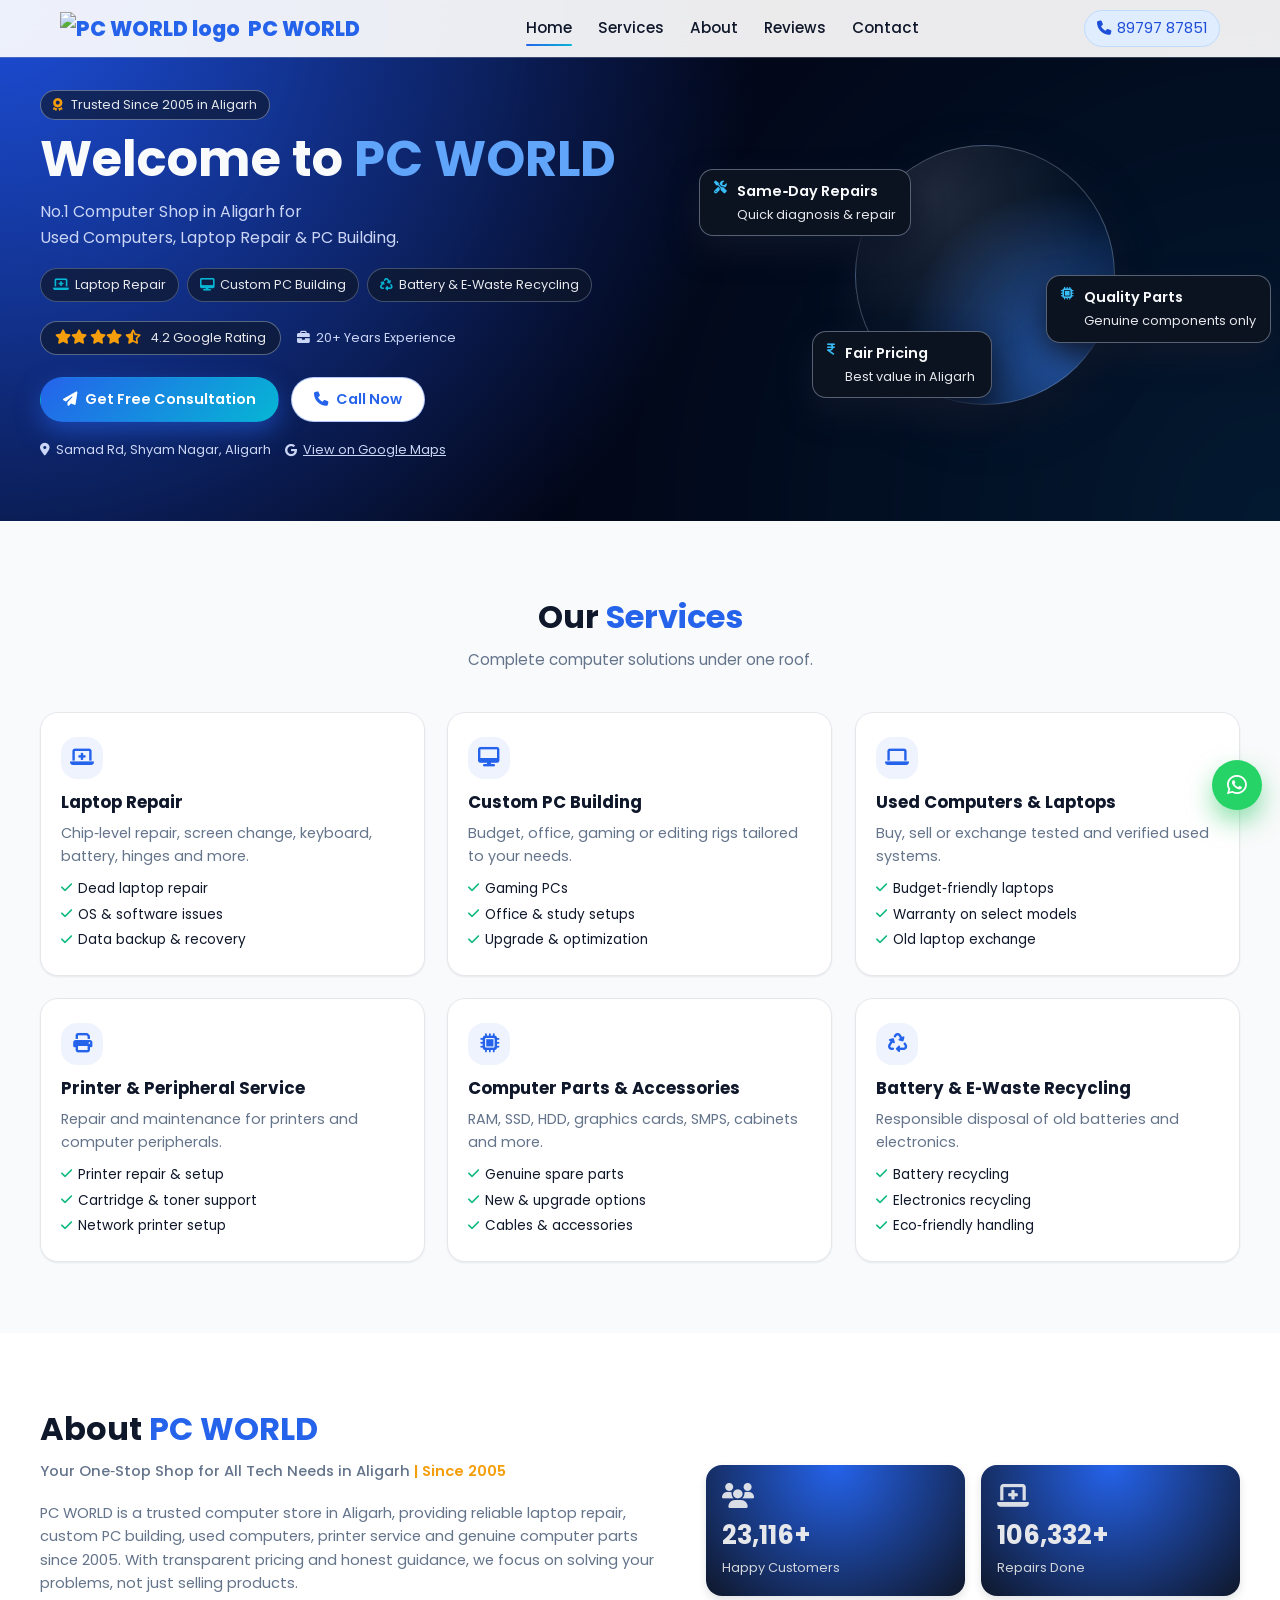
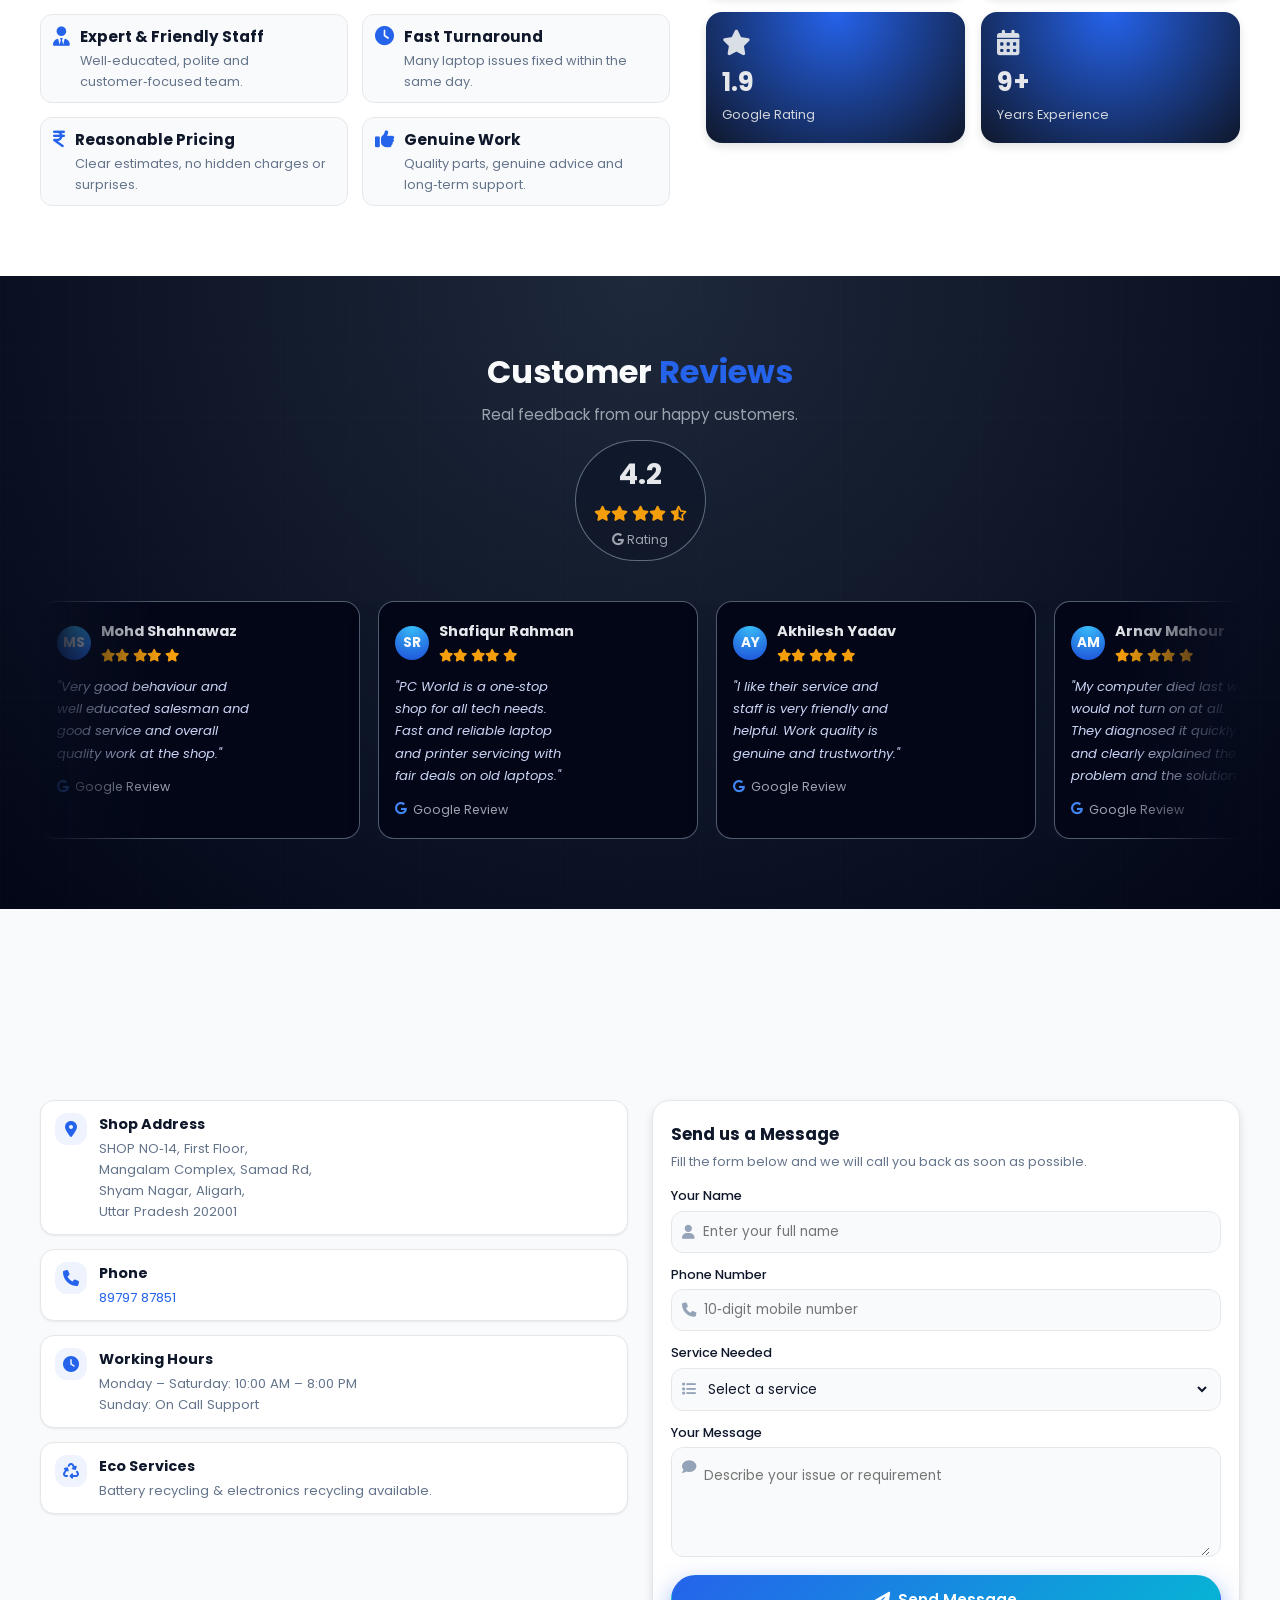
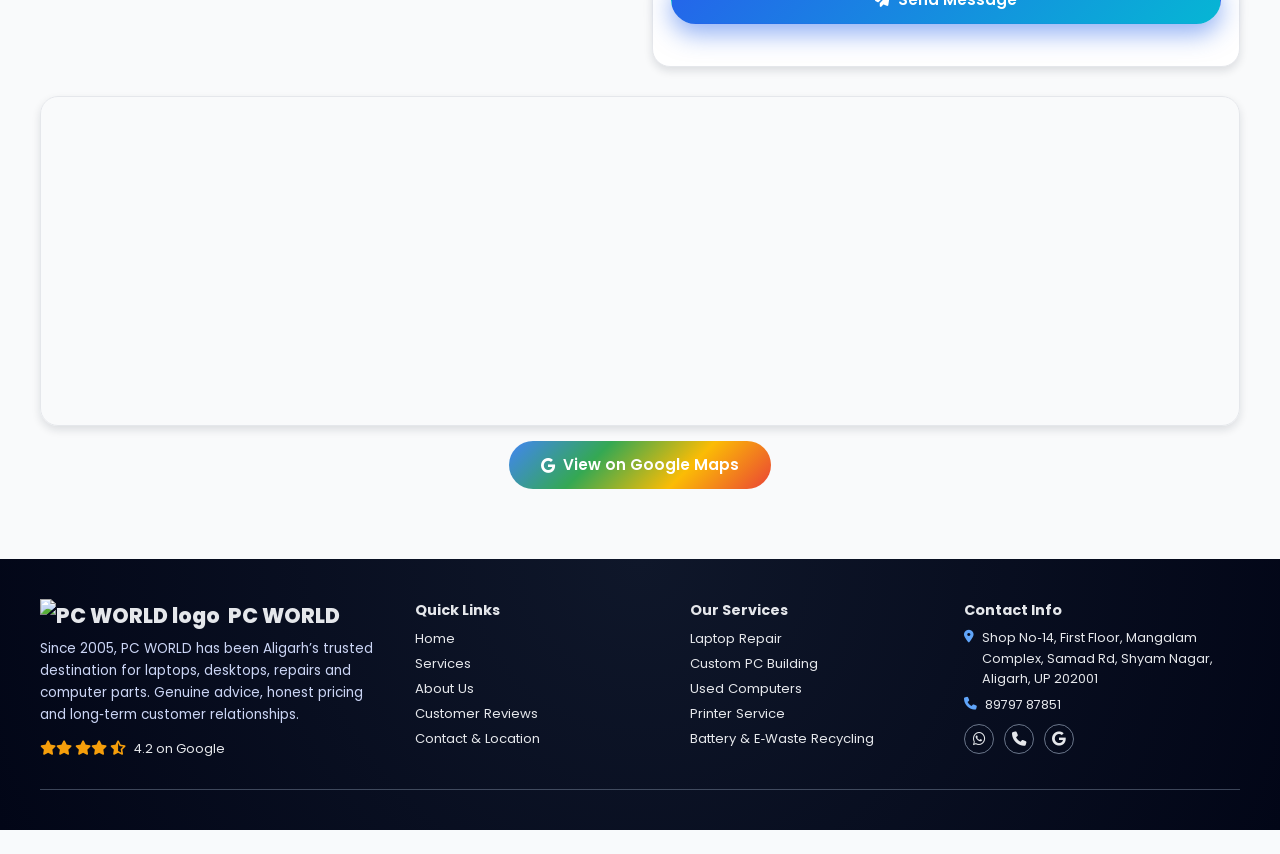
==== commit d0a10c14: "Update index.html" ====
--- a/index.html
+++ b/index.html
@@ -9,6 +9,7 @@
     <meta name="keywords" content="PC WORLD Aligarh, laptop repair Aligarh, used computer store, PC building Aligarh, computer shop Samad Road" />
 
     <link rel="stylesheet" href="styles.css" />
+    <link rel="icon" type="image/png" href="logo.png" />
     <link rel="preconnect" href="https://fonts.googleapis.com" />
     <link rel="preconnect" href="https://fonts.gstatic.com" crossorigin />
     <link href="https://fonts.googleapis.com/css2?family=Poppins:wght@300;400;500;600;700;800&display=swap" rel="stylesheet" />
@@ -20,7 +21,7 @@
         <nav class="navbar">
             <div class="nav-left">
                 <a href="#home" class="logo">
-                    <i class="fas fa-desktop"></i>
+                    <img src="logo.png" alt="PC WORLD logo" class="logo-img" />
                     <span>PC WORLD</span>
                 </a>
             </div>
@@ -1024,7 +1025,7 @@
         <div class="container footer-inner scroll-animate" data-anim-delay="0.05s">
             <div class="footer-col footer-brand">
                 <div class="logo">
-                    <i class="fas fa-desktop"></i>
+                    <img src="logo.png" alt="PC WORLD logo" class="logo-img" />
                     <span>PC WORLD</span>
                 </div>
                 <p>
@@ -1097,4 +1098,4 @@
 
     <script src="script.js"></script>
 </body>
-</html>+</html>
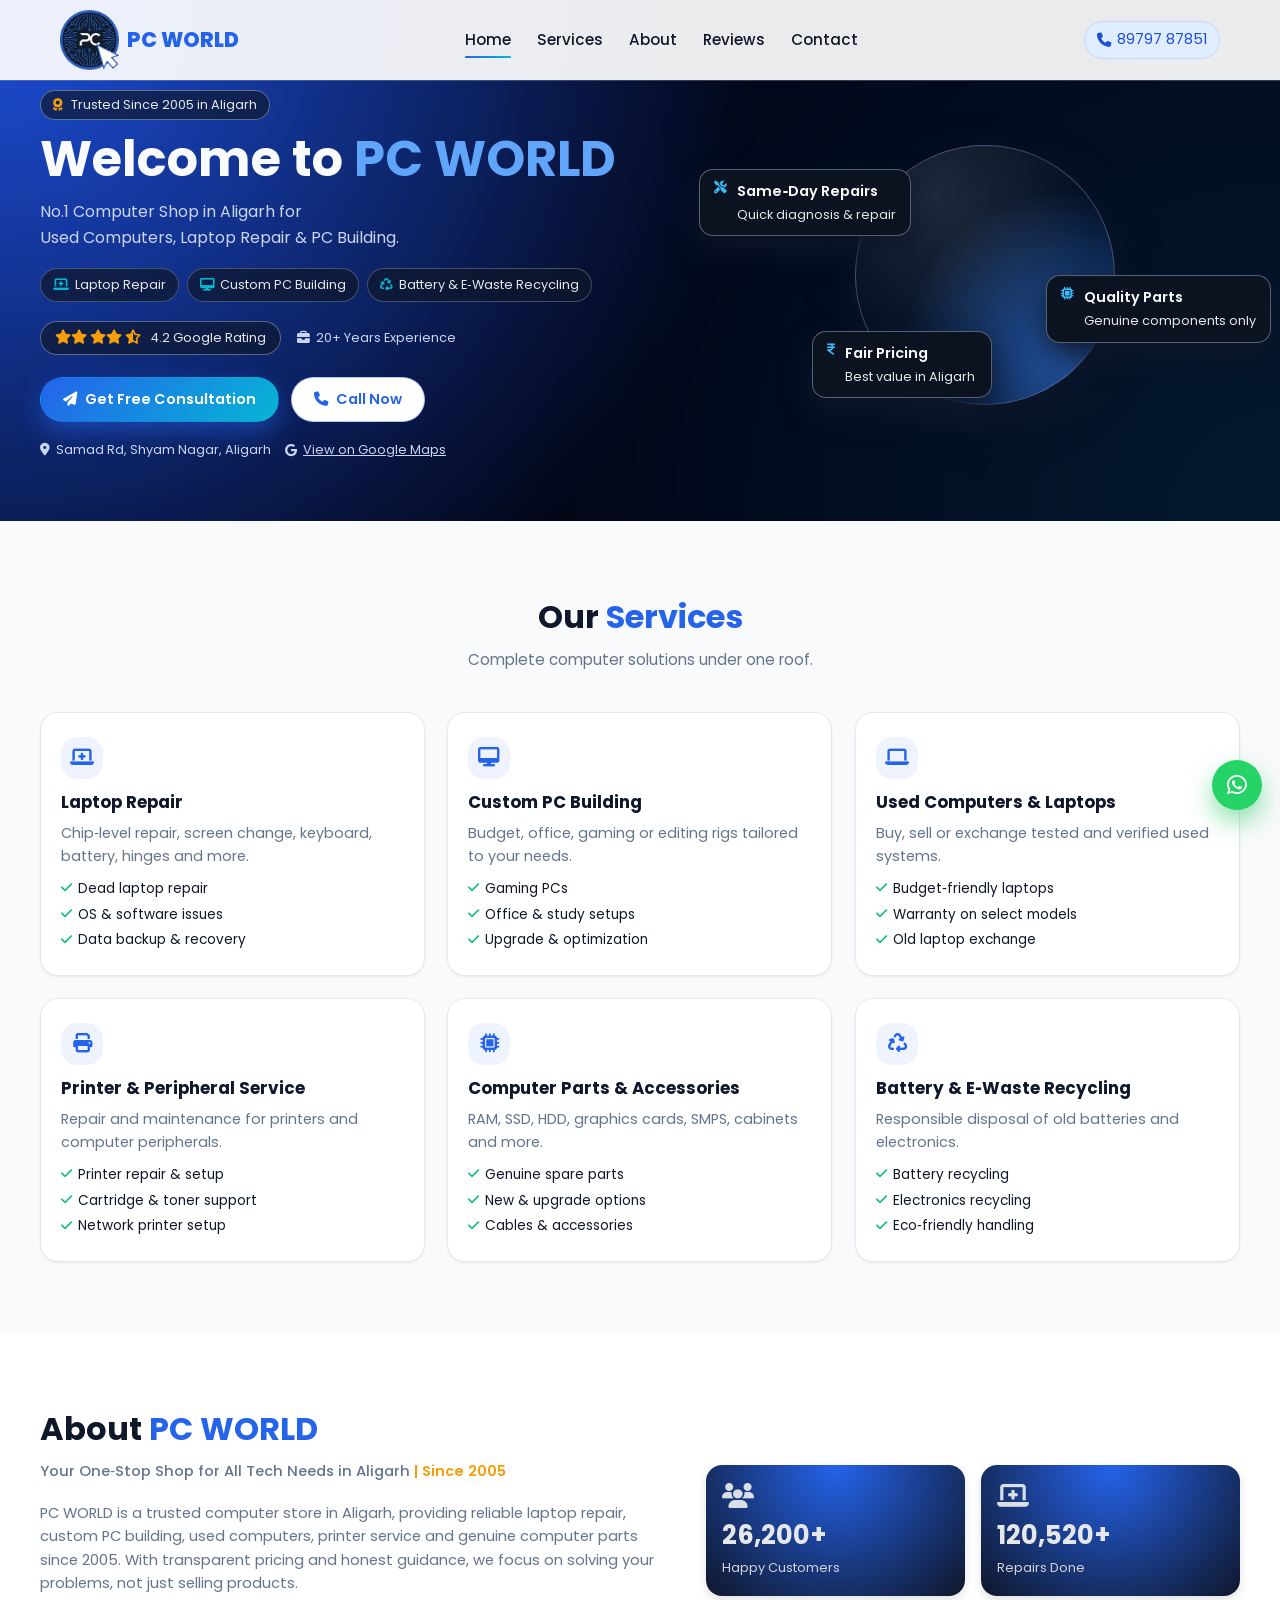
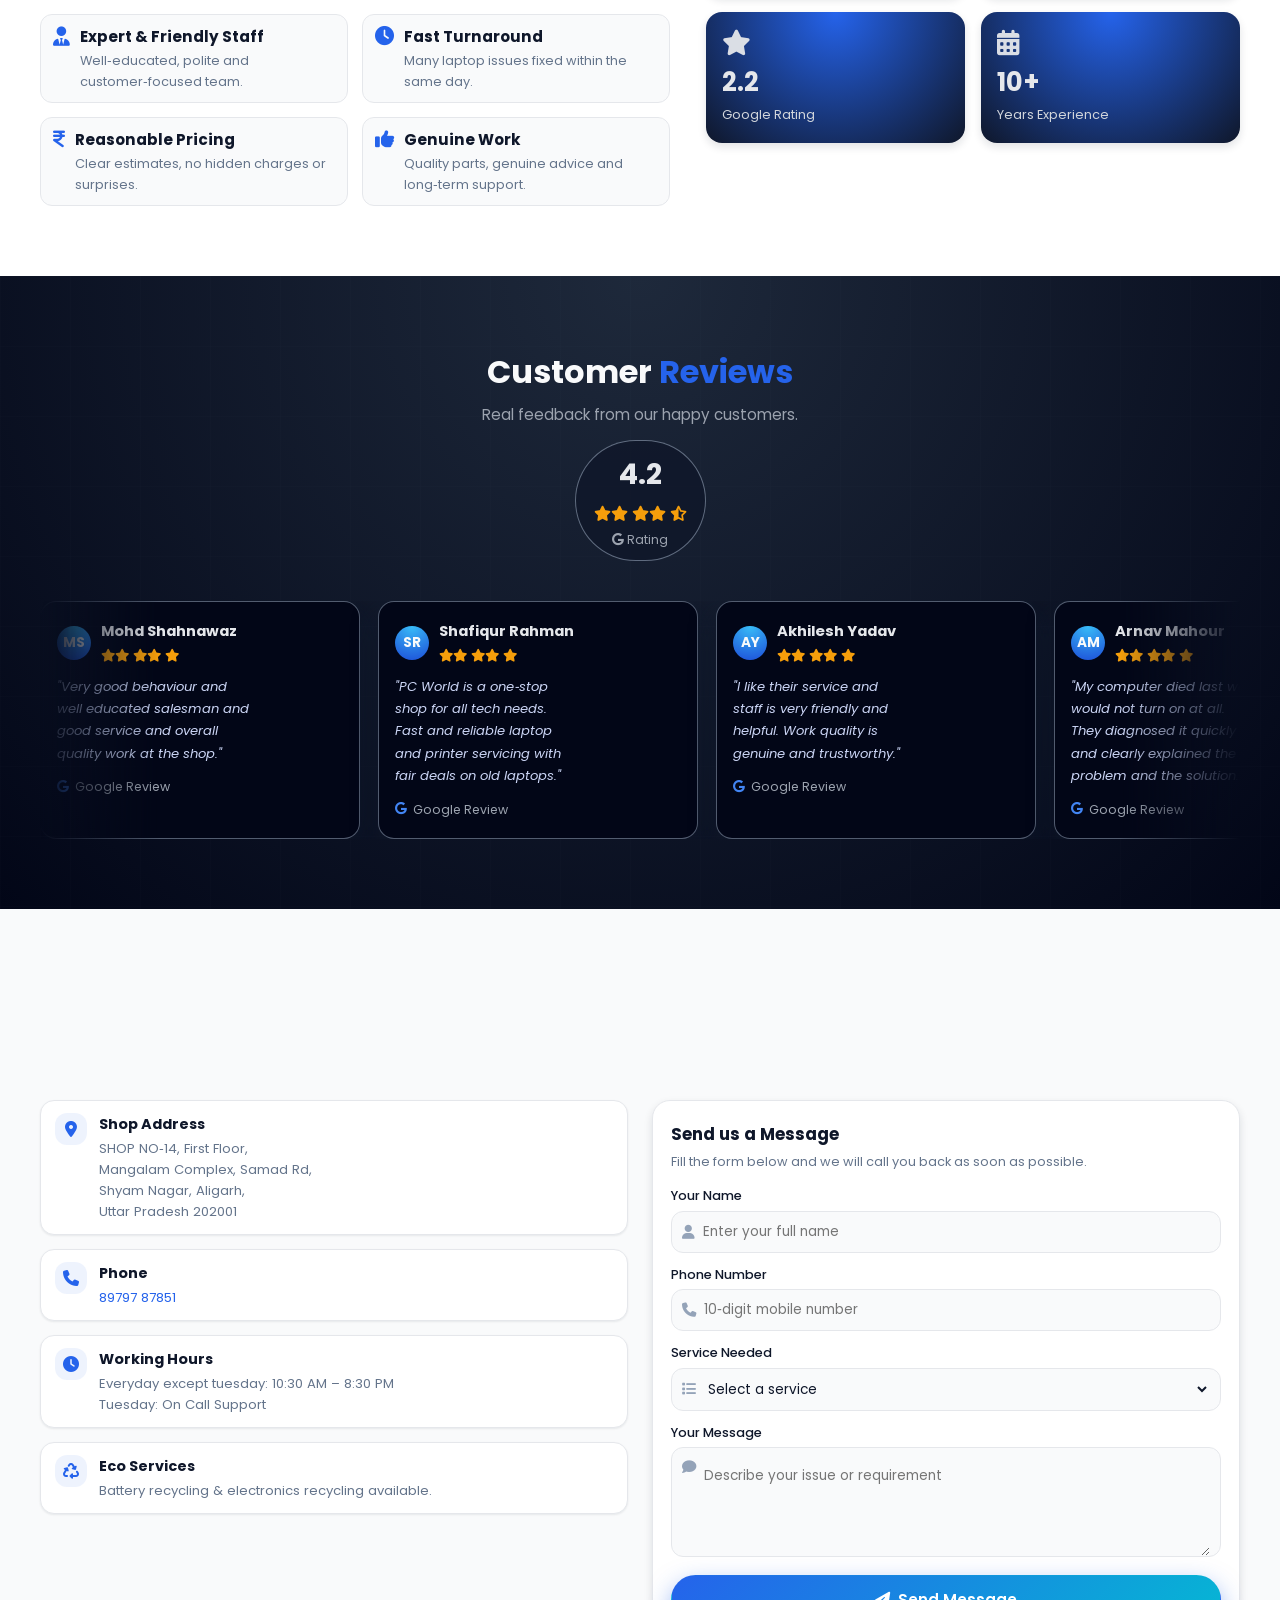
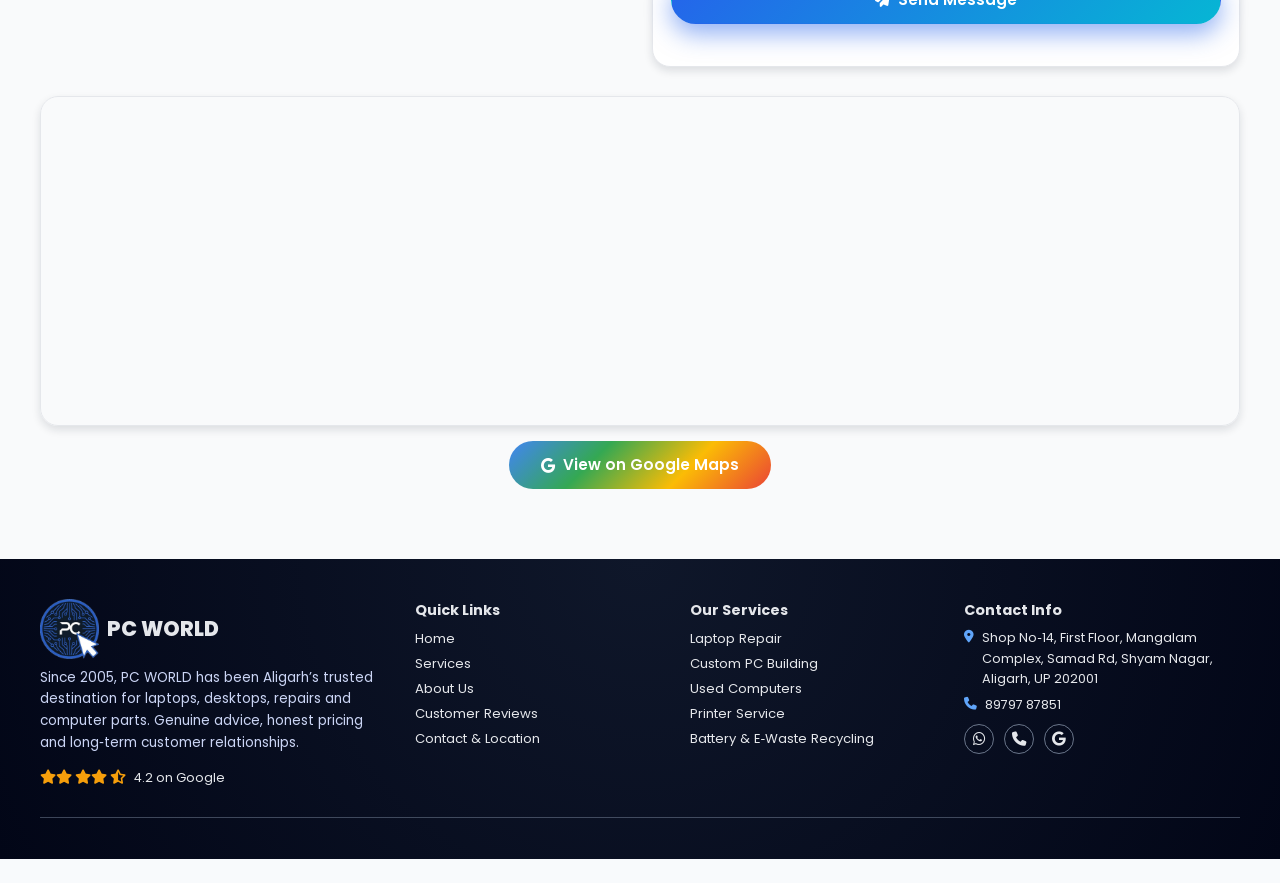
==== commit 6bda227a: "Update print statement from 'Hello' to 'Goodbye'" ====
--- a/index.html
+++ b/index.html
@@ -918,8 +918,8 @@
                         <div class="info-text">
                             <h4>Working Hours</h4>
                             <p>
-                                Monday – Saturday: 10:00 AM – 8:00 PM<br />
-                                Sunday: On Call Support
+                                Everyday except tuesday: 10:30 AM – 8:30 PM<br />
+                                Tuesday: On Call Support
                             </p>
                         </div>
                     </div>
@@ -1099,3 +1099,4 @@
     <script src="script.js"></script>
 </body>
 </html>
+
--- a/styles.css
+++ b/styles.css
@@ -188,6 +188,14 @@
     font-size: 1.5rem;
 }
 
+.logo-img {
+    height: 60px;
+    max-width: 140px;
+    width: auto;
+    display: block;
+    object-fit: contain;
+}
+
 .since-badge-header {
     padding: 4px 10px;
     border-radius: var(--radius-round);
@@ -1355,6 +1363,11 @@
         font-size: 1.1rem;
     }
 
+    .logo-img {
+        height: 30px;
+        max-width: 120px;
+    }
+
     .hero {
         padding-bottom: 46px;
     }
@@ -1394,4 +1407,5 @@
         width: 38px;
         height: 38px;
     }
-}+}
+
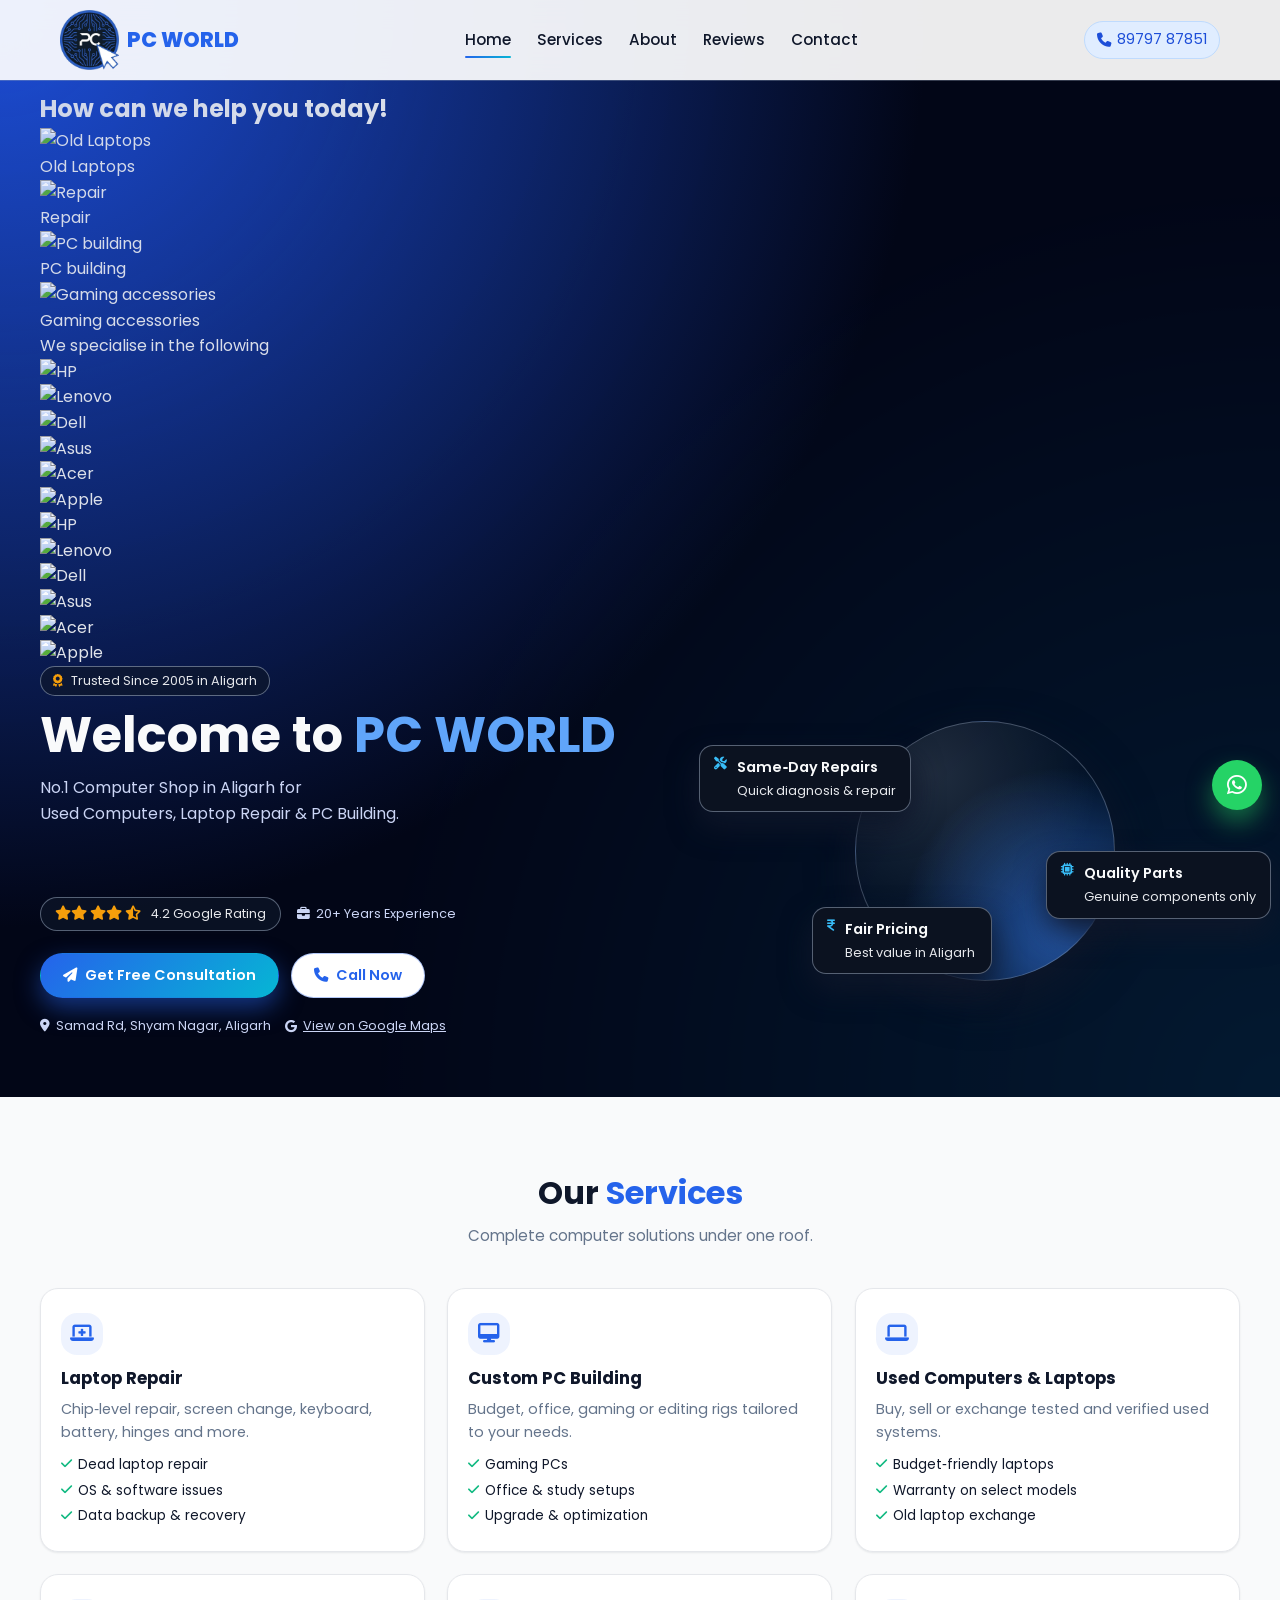
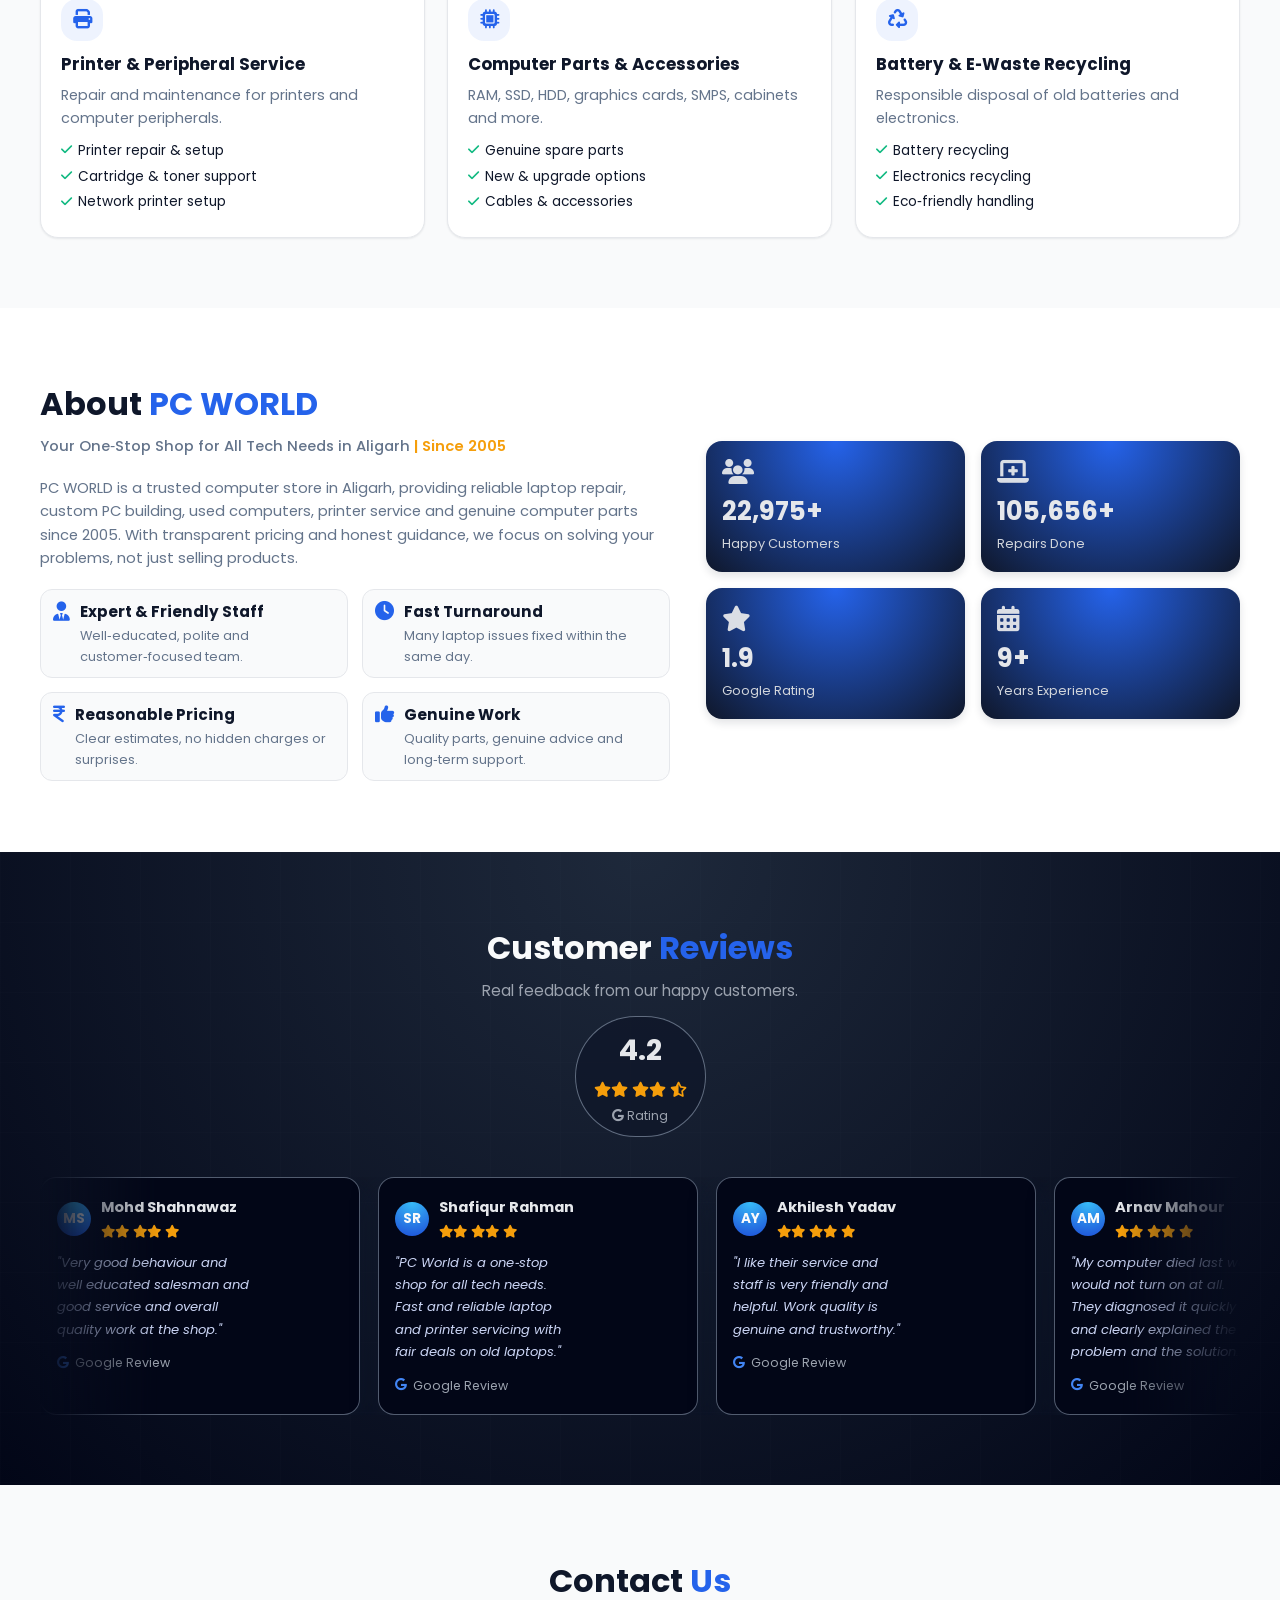
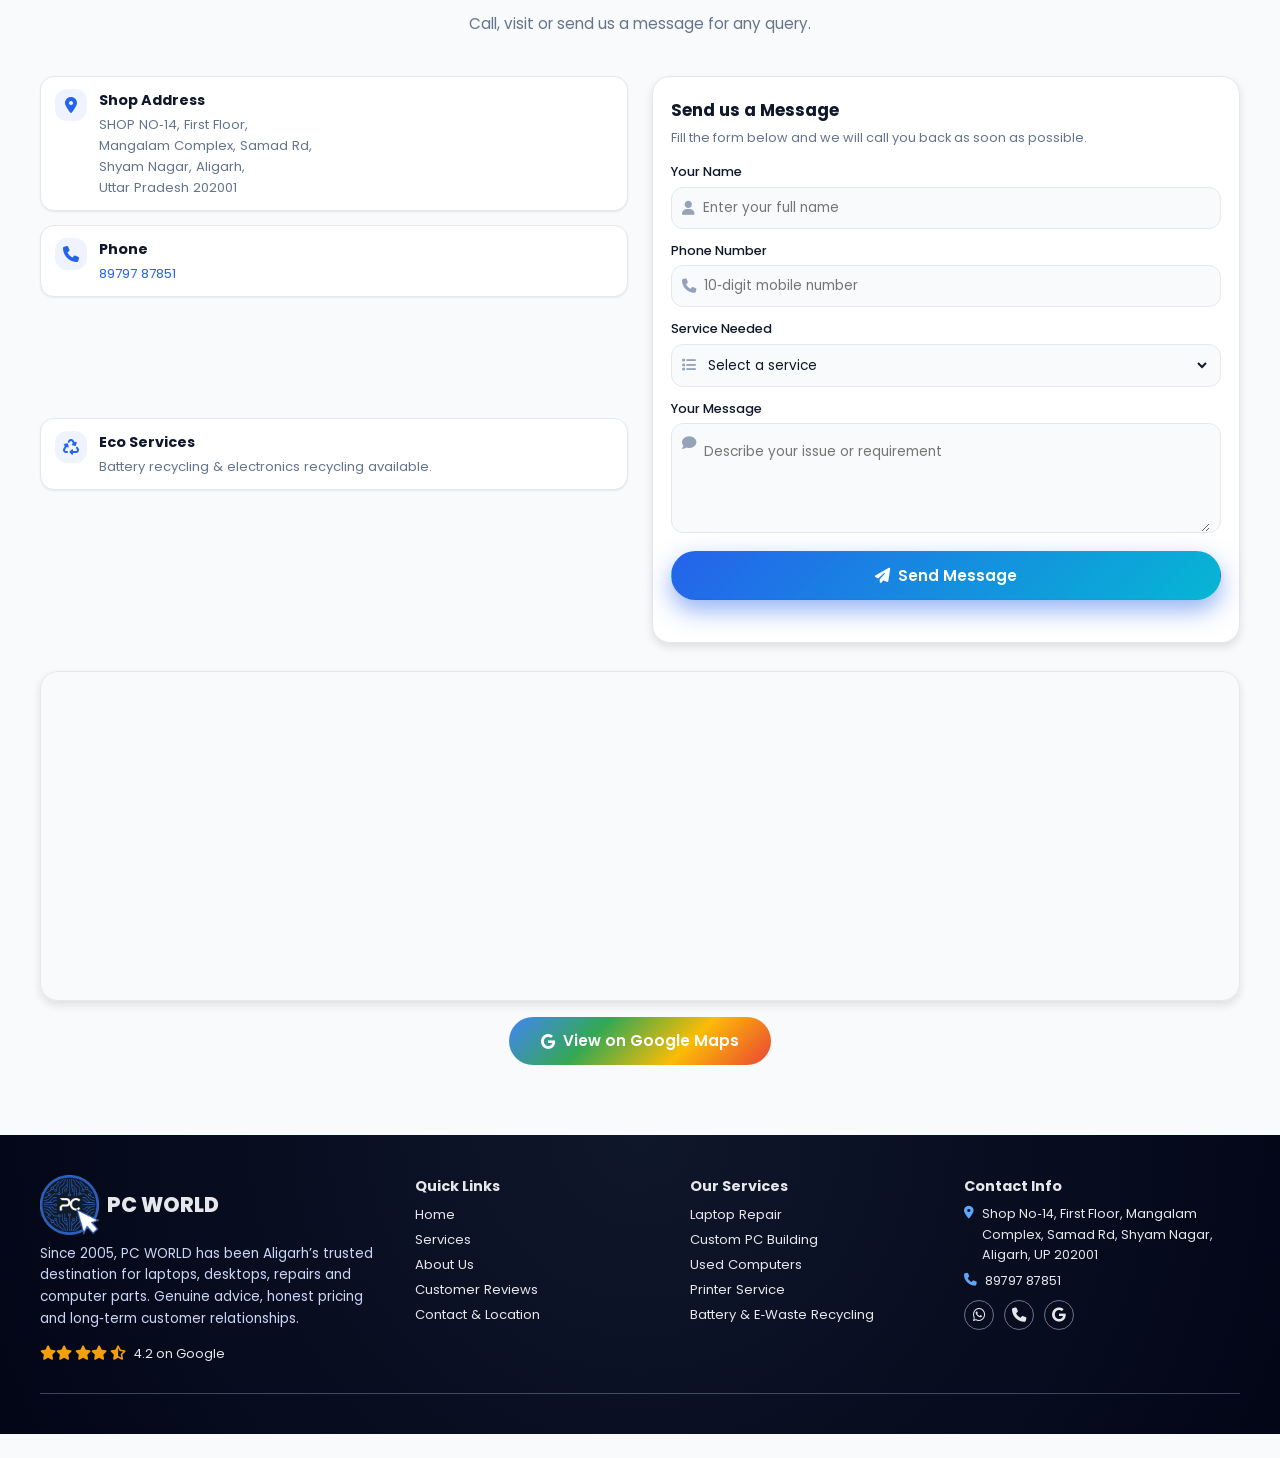
==== commit f7f89d36: "Update index.html" ====
--- a/index.html
+++ b/index.html
@@ -1,20 +1,27 @@
 <!DOCTYPE html>
 <html lang="en">
+
 <head>
     <meta charset="UTF-8" />
     <meta name="viewport" content="width=device-width, initial-scale=1.0" />
     <title>PC WORLD | Laptop Repair & Used Computers in Aligarh</title>
 
-    <meta name="description" content="PC WORLD - Since 2005 | Used computers, laptop repair, PC building, printer service, and electronics recycling in Aligarh, Uttar Pradesh." />
-    <meta name="keywords" content="PC WORLD Aligarh, laptop repair Aligarh, used computer store, PC building Aligarh, computer shop Samad Road" />
+    <meta name="description"
+        content="PC WORLD - Since 2005 | Used computers, laptop repair, PC building, printer service, and electronics recycling in Aligarh, Uttar Pradesh." />
+    <meta name="keywords"
+        content="PC WORLD Aligarh, laptop repair Aligarh, used computer store, PC building Aligarh, computer shop Samad Road" />
 
     <link rel="stylesheet" href="styles.css" />
     <link rel="icon" type="image/png" href="logo.png" />
     <link rel="preconnect" href="https://fonts.googleapis.com" />
     <link rel="preconnect" href="https://fonts.gstatic.com" crossorigin />
-    <link href="https://fonts.googleapis.com/css2?family=Poppins:wght@300;400;500;600;700;800&display=swap" rel="stylesheet" />
-    <link rel="stylesheet" href="https://cdnjs.cloudflare.com/ajax/libs/font-awesome/6.5.1/css/all.min.css" integrity="sha512-DTOQO9RWCH3ppGqcWaEA1BIZOC6xxalwEsw9c2QQeAIftl+Vegovlnee1c9QX4TctnWMn13TZye+giMm8e2LwA==" crossorigin="anonymous" referrerpolicy="no-referrer" />
+    <link href="https://fonts.googleapis.com/css2?family=Poppins:wght@300;400;500;600;700;800&display=swap"
+        rel="stylesheet" />
+    <link rel="stylesheet" href="https://cdnjs.cloudflare.com/ajax/libs/font-awesome/6.5.1/css/all.min.css"
+        integrity="sha512-DTOQO9RWCH3ppGqcWaEA1BIZOC6xxalwEsw9c2QQeAIftl+Vegovlnee1c9QX4TctnWMn13TZye+giMm8e2LwA=="
+        crossorigin="anonymous" referrerpolicy="no-referrer" />
 </head>
+
 <body>
     <!-- HEADER -->
     <header id="header">
@@ -46,6 +53,49 @@
 
     <!-- HERO -->
     <section id="home" class="hero">
+        <div id="welcome-services" class="welcome-services container">
+            <h2 class="welcome-heading">How can we help you today!</h2>
+            <div class="service-options">
+                <div class="option-card">
+                    <div class="icon-wrapper"><img src="images/old-laptops.svg" alt="Old Laptops"></div>
+                    <span>Old Laptops</span>
+                </div>
+                <div class="option-card" onclick="window.location.href='repair.html'">
+                    <div class="icon-wrapper"><img src="images/repair.svg" alt="Repair"></div>
+                    <span>Repair</span>
+                </div>
+                <div class="option-card">
+                    <div class="icon-wrapper"><img src="images/pc-building.svg" alt="PC building"></div>
+                    <span>PC building</span>
+                </div>
+                <div class="option-card">
+                    <div class="icon-wrapper"><img src="images/gaming-accessories.svg" alt="Gaming accessories"></div>
+                    <span>Gaming accessories</span>
+                </div>
+            </div>
+
+            <div class="logos-section">
+                <p class="logos-heading">We specialise in the following</p>
+                <div class="brand-carousel">
+                    <div class="carousel-track">
+                        <img src="images/hp.svg" alt="HP">
+                        <img src="images/lenovo.svg" alt="Lenovo">
+                        <img src="images/dell.svg" alt="Dell">
+                        <img src="images/asus.svg" alt="Asus">
+                        <img src="images/acer.svg" alt="Acer">
+                        <img src="images/apple.svg" alt="Apple">
+                        <!-- Duplicates for seamless looping. -->
+                        <img src="images/hp.svg" alt="HP">
+                        <img src="images/lenovo.svg" alt="Lenovo">
+                        <img src="images/dell.svg" alt="Dell">
+                        <img src="images/asus.svg" alt="Asus">
+                        <img src="images/acer.svg" alt="Acer">
+                        <img src="images/apple.svg" alt="Apple">
+                    </div>
+                </div>
+            </div>
+        </div>
+
         <div class="hero-inner container">
             <div class="hero-content">
                 <div class="hero-since scroll-animate from-left" data-anim-delay="0s">
@@ -90,7 +140,8 @@
 
                 <div class="hero-meta scroll-animate pop" data-anim-delay="0.3s">
                     <span><i class="fas fa-location-dot"></i> Samad Rd, Shyam Nagar, Aligarh</span>
-                    <span><i class="fab fa-google"></i> <a href="https://share.google/vDXwysWjOQ2wr7kNz" target="_blank">View on Google Maps</a></span>
+                    <span><i class="fab fa-google"></i> <a href="https://share.google/vDXwysWjOQ2wr7kNz"
+                            target="_blank">View on Google Maps</a></span>
                 </div>
             </div>
 
@@ -951,7 +1002,8 @@
                             <label for="phone">Phone Number</label>
                             <div class="input-wrap">
                                 <i class="fas fa-phone"></i>
-                                <input type="tel" id="phone" name="phone" placeholder="10‑digit mobile number" required />
+                                <input type="tel" id="phone" name="phone" placeholder="10‑digit mobile number"
+                                    required />
                             </div>
                         </div>
 
@@ -976,7 +1028,8 @@
                             <label for="message">Your Message</label>
                             <div class="input-wrap textarea-wrap">
                                 <i class="fas fa-comment"></i>
-                                <textarea id="message" name="message" rows="4" placeholder="Describe your issue or requirement" required></textarea>
+                                <textarea id="message" name="message" rows="4"
+                                    placeholder="Describe your issue or requirement" required></textarea>
                             </div>
                         </div>
 
@@ -990,14 +1043,9 @@
 
             <div class="map-section">
                 <div class="map-wrapper scroll-animate" data-anim-delay="0.05s">
-                    <iframe
-                        title="PC WORLD Location - Aligarh"
+                    <iframe title="PC WORLD Location - Aligarh"
                         src="https://www.google.com/maps/embed?pb=!1m18!1m12!1m3!1d3525.6876887567!2d78.0747!3d27.8974!2m3!1f0!2f0!3f0!3m2!1i1024!2i768!4f13.1!3m3!1m2!1s0x0%3A0x0!2sMangalam%20Complex%2C%20Samad%20Rd%2C%20Shyam%20Nagar%2C%20Aligarh!5e0!3m2!1sen!2sin!4v1234567890"
-                        width="100%"
-                        height="320"
-                        style="border:0;"
-                        allowfullscreen
-                        loading="lazy"
+                        width="100%" height="320" style="border:0;" allowfullscreen loading="lazy"
                         referrerpolicy="no-referrer-when-downgrade">
                     </iframe>
                 </div>
@@ -1070,7 +1118,8 @@
                 <ul class="footer-contact">
                     <li>
                         <i class="fas fa-location-dot"></i>
-                        <span>Shop No‑14, First Floor, Mangalam Complex, Samad Rd, Shyam Nagar, Aligarh, UP 202001</span>
+                        <span>Shop No‑14, First Floor, Mangalam Complex, Samad Rd, Shyam Nagar, Aligarh, UP
+                            202001</span>
                     </li>
                     <li>
                         <i class="fas fa-phone"></i>
@@ -1098,5 +1147,5 @@
 
     <script src="script.js"></script>
 </body>
+
 </html>
-
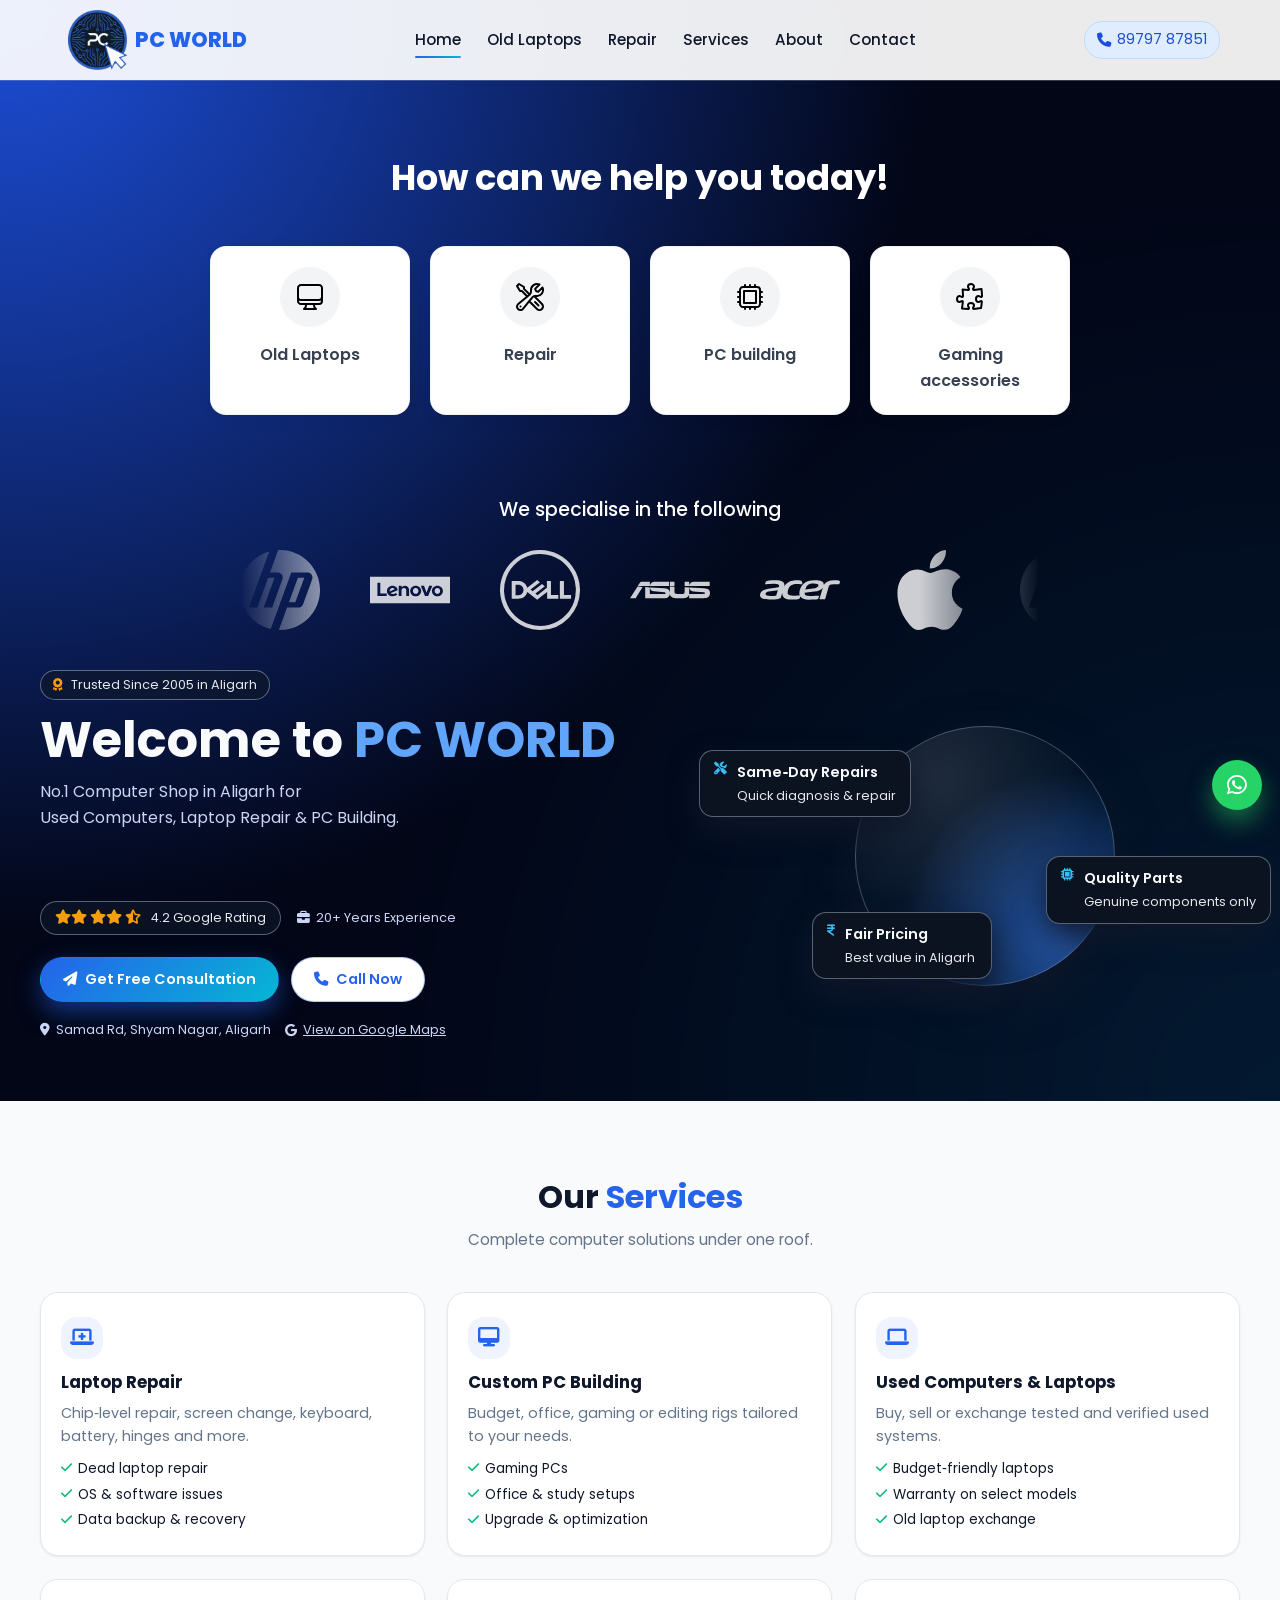
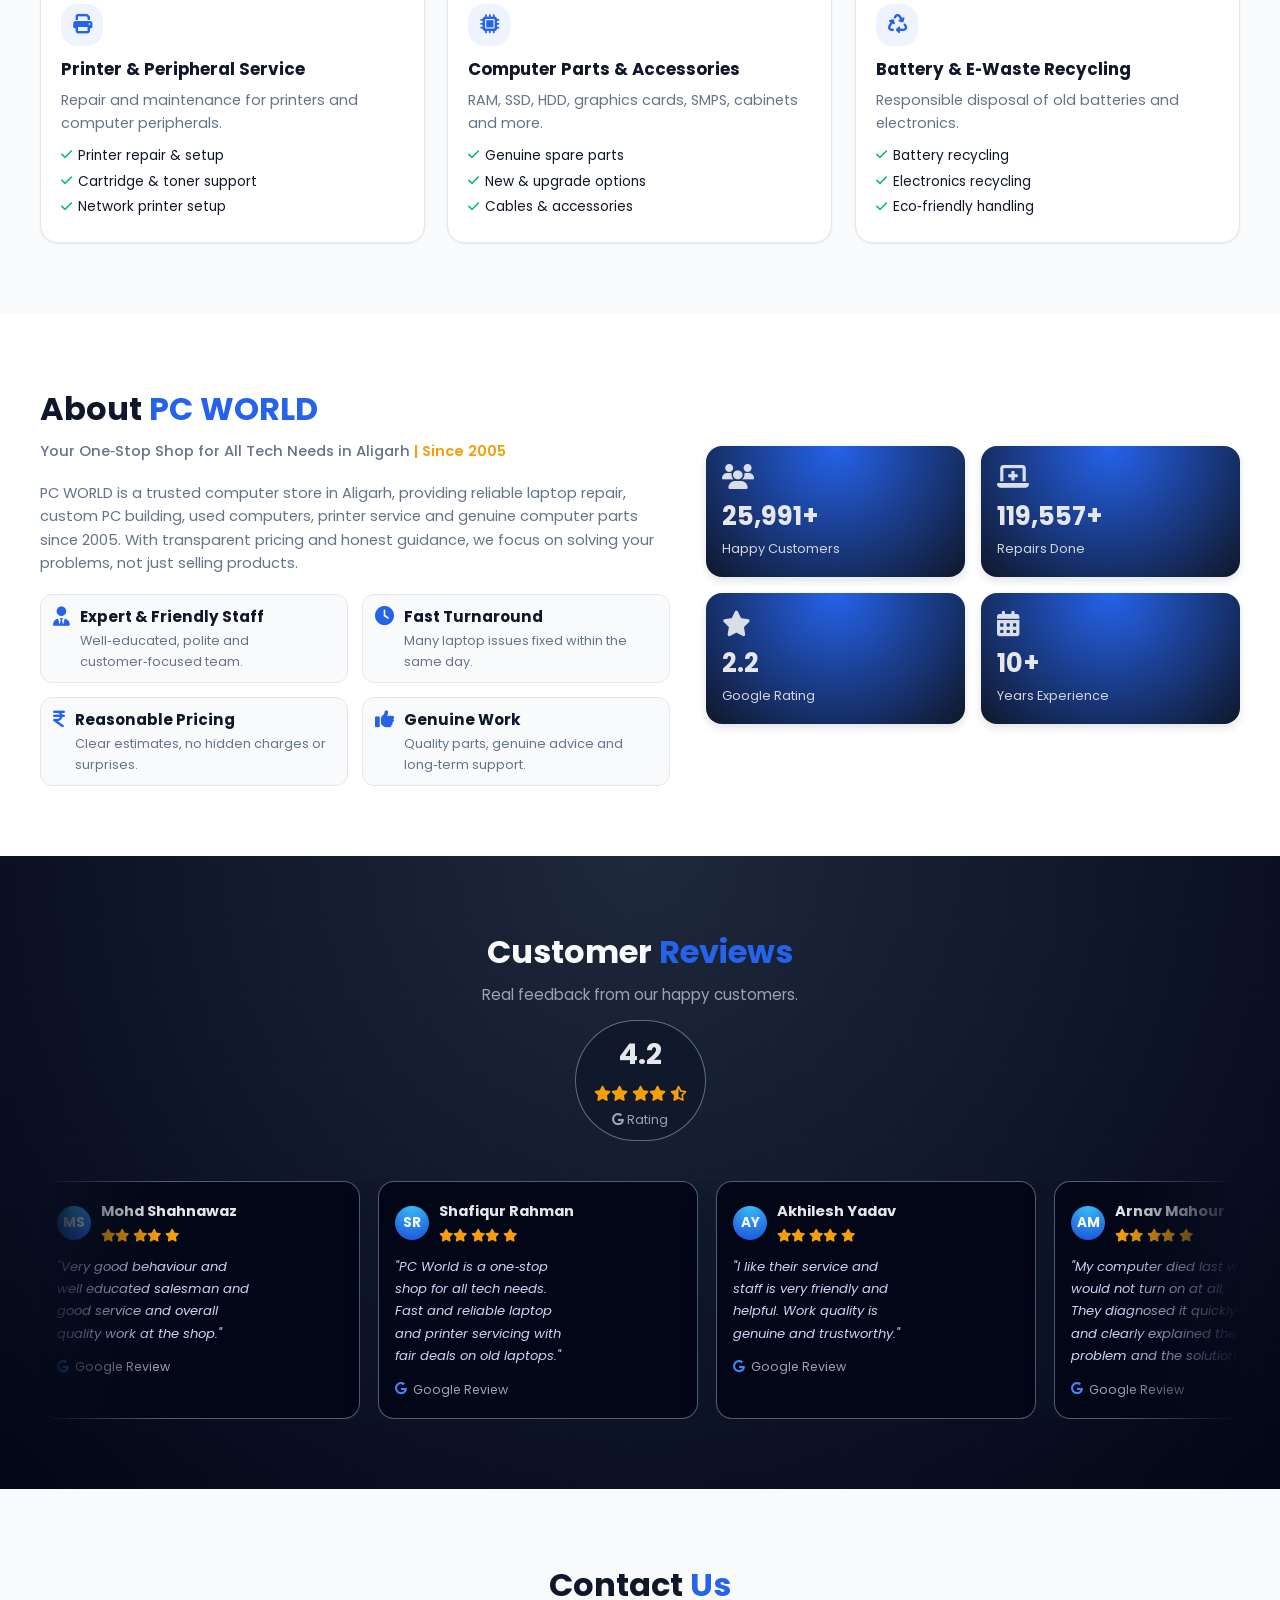
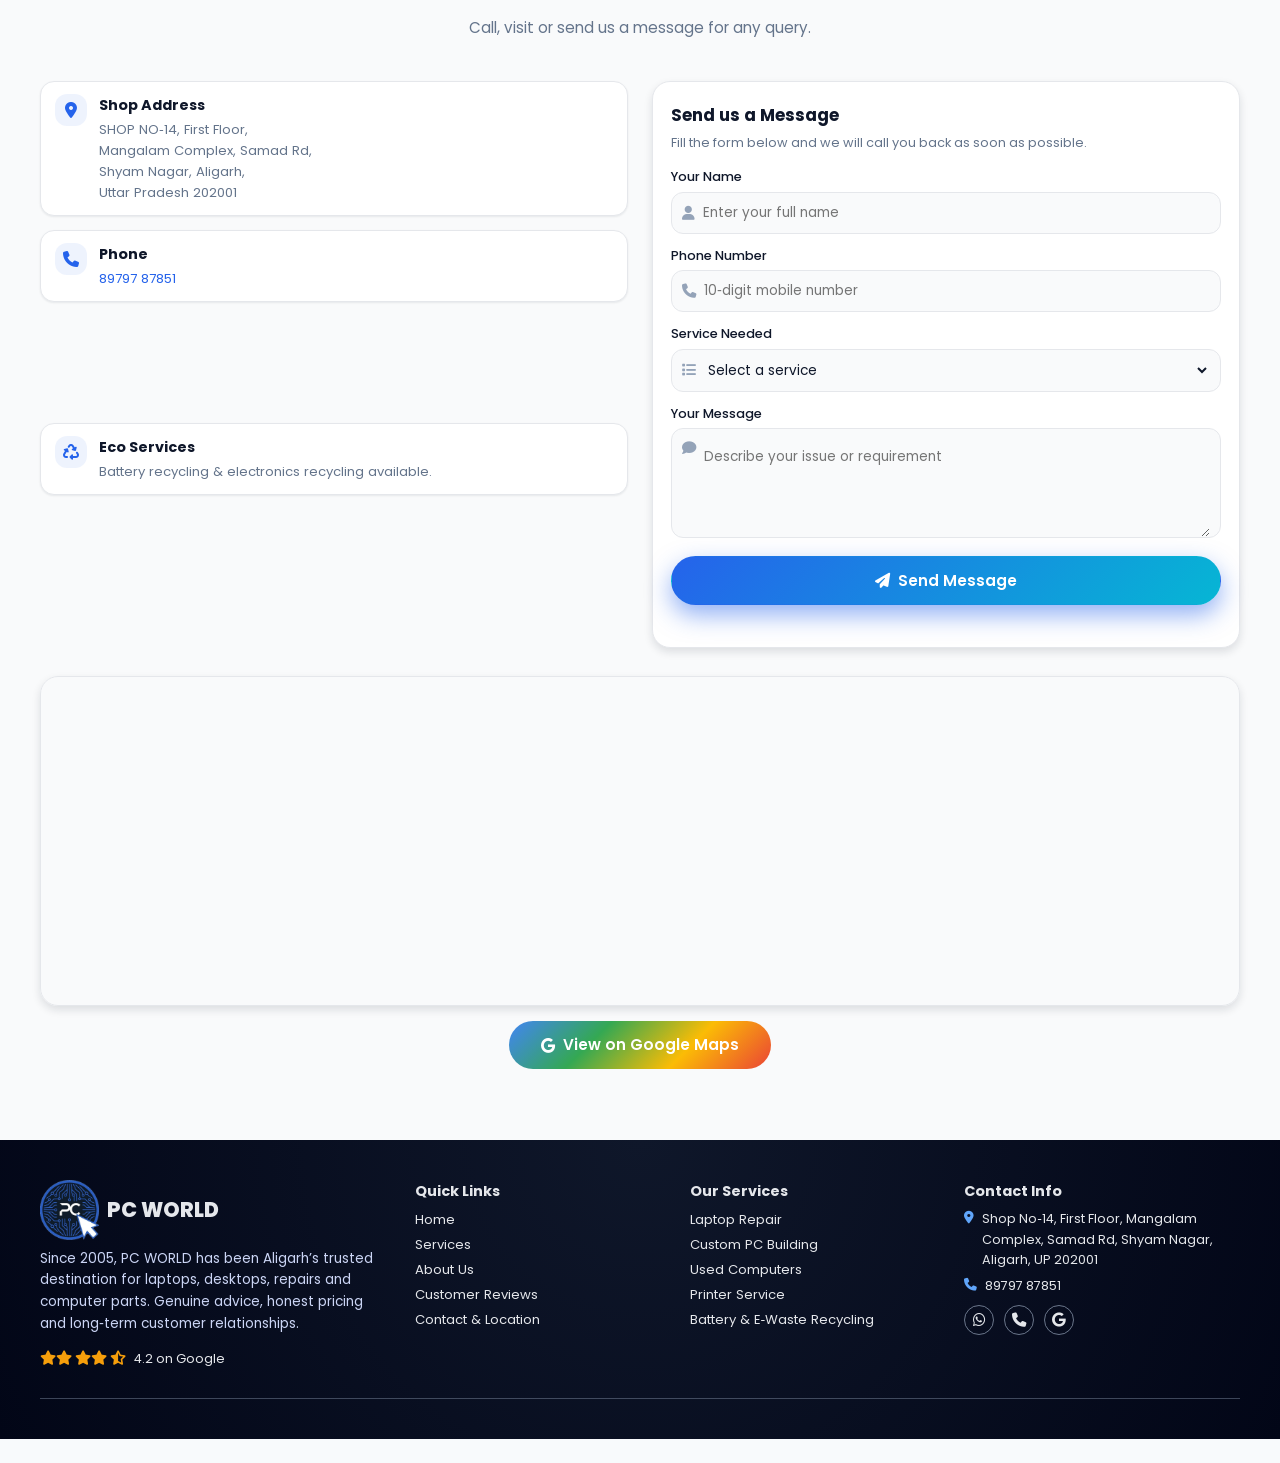
==== commit 9b075fa4: "Update index.html" ====
--- a/index.html
+++ b/index.html
@@ -28,15 +28,21 @@
         <nav class="navbar">
             <div class="nav-left">
                 <a href="#home" class="logo">
+                    <div class="particle-container">
+                        <span class="particle p1"></span>
+                        <span class="particle p2"></span>
+                        <span class="particle p3"></span>
+                    </div>
                     <img src="logo.png" alt="PC WORLD logo" class="logo-img" />
                     <span>PC WORLD</span>
                 </a>
             </div>
             <ul class="nav-links" id="navLinks">
                 <li><a href="#home" class="nav-link active">Home</a></li>
+                <li><a href="old-laptops.html" class="nav-link">Old Laptops</a></li>
+                <li><a href="repair.html" class="nav-link">Repair</a></li>
                 <li><a href="#services" class="nav-link">Services</a></li>
                 <li><a href="#about" class="nav-link">About</a></li>
-                <li><a href="#reviews" class="nav-link">Reviews</a></li>
                 <li><a href="#contact" class="nav-link">Contact</a></li>
             </ul>
             <div class="nav-right">
@@ -56,7 +62,7 @@
         <div id="welcome-services" class="welcome-services container">
             <h2 class="welcome-heading">How can we help you today!</h2>
             <div class="service-options">
-                <div class="option-card">
+                <div class="option-card" onclick="window.location.href='old-laptops.html'">
                     <div class="icon-wrapper"><img src="images/old-laptops.svg" alt="Old Laptops"></div>
                     <span>Old Laptops</span>
                 </div>
--- a/styles.css
+++ b/styles.css
@@ -1409,3 +1409,173 @@
     }
 }
 
+
+/* --- WELCOME SERVICES SECTION --- */
+.welcome-services {
+    padding: 60px 20px 20px;
+    text-align: center;
+    position: relative;
+    z-index: 10;
+}
+
+.welcome-heading {
+    font-size: 2.2rem;
+    font-weight: 700;
+    color: #ffffff;
+    margin-bottom: 40px;
+    opacity: 0;
+    animation: fadeInSlow 2s ease forwards;
+}
+
+@keyframes fadeInSlow {
+    from { opacity: 0; transform: translateY(-10px); }
+    to { opacity: 1; transform: translateY(0); }
+}
+
+.service-options {
+    display: flex;
+    justify-content: center;
+    gap: 20px;
+    flex-wrap: wrap;
+    margin-bottom: 60px;
+}
+
+.option-card {
+    background: #ffffff;
+    border-radius: 16px;
+    padding: 20px;
+    width: 200px;
+    box-shadow: 0 4px 15px rgba(0, 0, 0, 0.05);
+    display: flex;
+    flex-direction: column;
+    align-items: center;
+    gap: 15px;
+    opacity: 0;
+    transform: translateY(20px);
+    transition: all 0.3s ease;
+    cursor: pointer;
+    border: 1px solid rgba(0,0,0,0.05);
+}
+
+.option-card:hover {
+    animation: bounceHover 0.5s ease forwards;
+    background: var(--primary);
+    box-shadow: 0 10px 25px rgba(0, 0, 0, 0.1);
+    border-color: var(--primary);
+}
+
+.option-card:hover span {
+    color: #ffffff;
+}
+
+.option-card:active {
+    transform: scale(0.98);
+}
+
+.option-card:nth-child(1) { animation: fadeUpIn 0.8s ease forwards 0.5s; }
+.option-card:nth-child(2) { animation: fadeUpIn 0.8s ease forwards 0.8s; }
+.option-card:nth-child(3) { animation: fadeUpIn 0.8s ease forwards 1.1s; }
+.option-card:nth-child(4) { animation: fadeUpIn 0.8s ease forwards 1.4s; }
+
+@keyframes fadeUpIn {
+    to { opacity: 1; transform: translateY(0); }
+}
+
+@keyframes bounceHover {
+    0% { transform: translateY(0); }
+    30% { transform: translateY(-10px); }
+    50% { transform: translateY(-4px); }
+    70% { transform: translateY(-7px); }
+    100% { transform: translateY(-5px); }
+}
+
+.option-card .icon-wrapper {
+    width: 60px;
+    height: 60px;
+    background: #f3f4f6;
+    border-radius: 50%;
+    display: flex;
+    align-items: center;
+    justify-content: center;
+}
+
+.option-card img {
+    width: 32px;
+    height: 32px;
+    object-fit: contain;
+}
+
+.option-card span {
+    font-weight: 600;
+    font-size: 1rem;
+    color: #374151;
+}
+
+/* --- LOGOS CAROUSEL --- */
+.logos-section {
+    margin-top: 20px;
+    overflow: hidden;
+    padding: 20px 0;
+}
+
+.logos-heading {
+    font-size: 1.2rem;
+    font-weight: 500;
+    color: #ffffff;
+    margin-bottom: 25px;
+    opacity: 0;
+    transform: translateY(20px);
+    animation: fadeUpIn 0.8s ease forwards 2.2s;
+}
+
+.brand-carousel {
+    display: flex;
+    overflow: hidden;
+    position: relative;
+    width: 100%;
+    max-width: 800px;
+    margin: 0 auto;
+    border-radius: 20px;
+    mask-image: linear-gradient(to right, transparent, black 15%, black 85%, transparent);
+    opacity: 0;
+    transform: translateY(20px);
+    animation: fadeUpIn 0.8s ease forwards 2.8s;
+    -webkit-mask-image: linear-gradient(to right, transparent, black 15%, black 85%, transparent);
+}
+
+
+
+
+
+.carousel-track {
+    display: flex;
+    gap: 50px;
+    align-items: center;
+    animation: scroll 20s linear infinite;
+}
+
+.carousel-track img {
+    width: 80px;
+    height: auto;
+    filter: brightness(0) invert(1) opacity(0.8);
+    transition: 0.3s ease;
+}
+
+.carousel-track img:hover {
+    filter: brightness(0) invert(1) opacity(1);
+}
+
+@keyframes scroll {
+    0% { transform: translateX(0); }
+    100% { transform: translateX(-50%); } /* Scrolls by half since we duplicated the items */
+}
+
+@media (max-width: 768px) {
+    .service-options { gap: 15px; }
+    .option-card { width: calc(50% - 15px); }
+    
+}
+
+
+
+
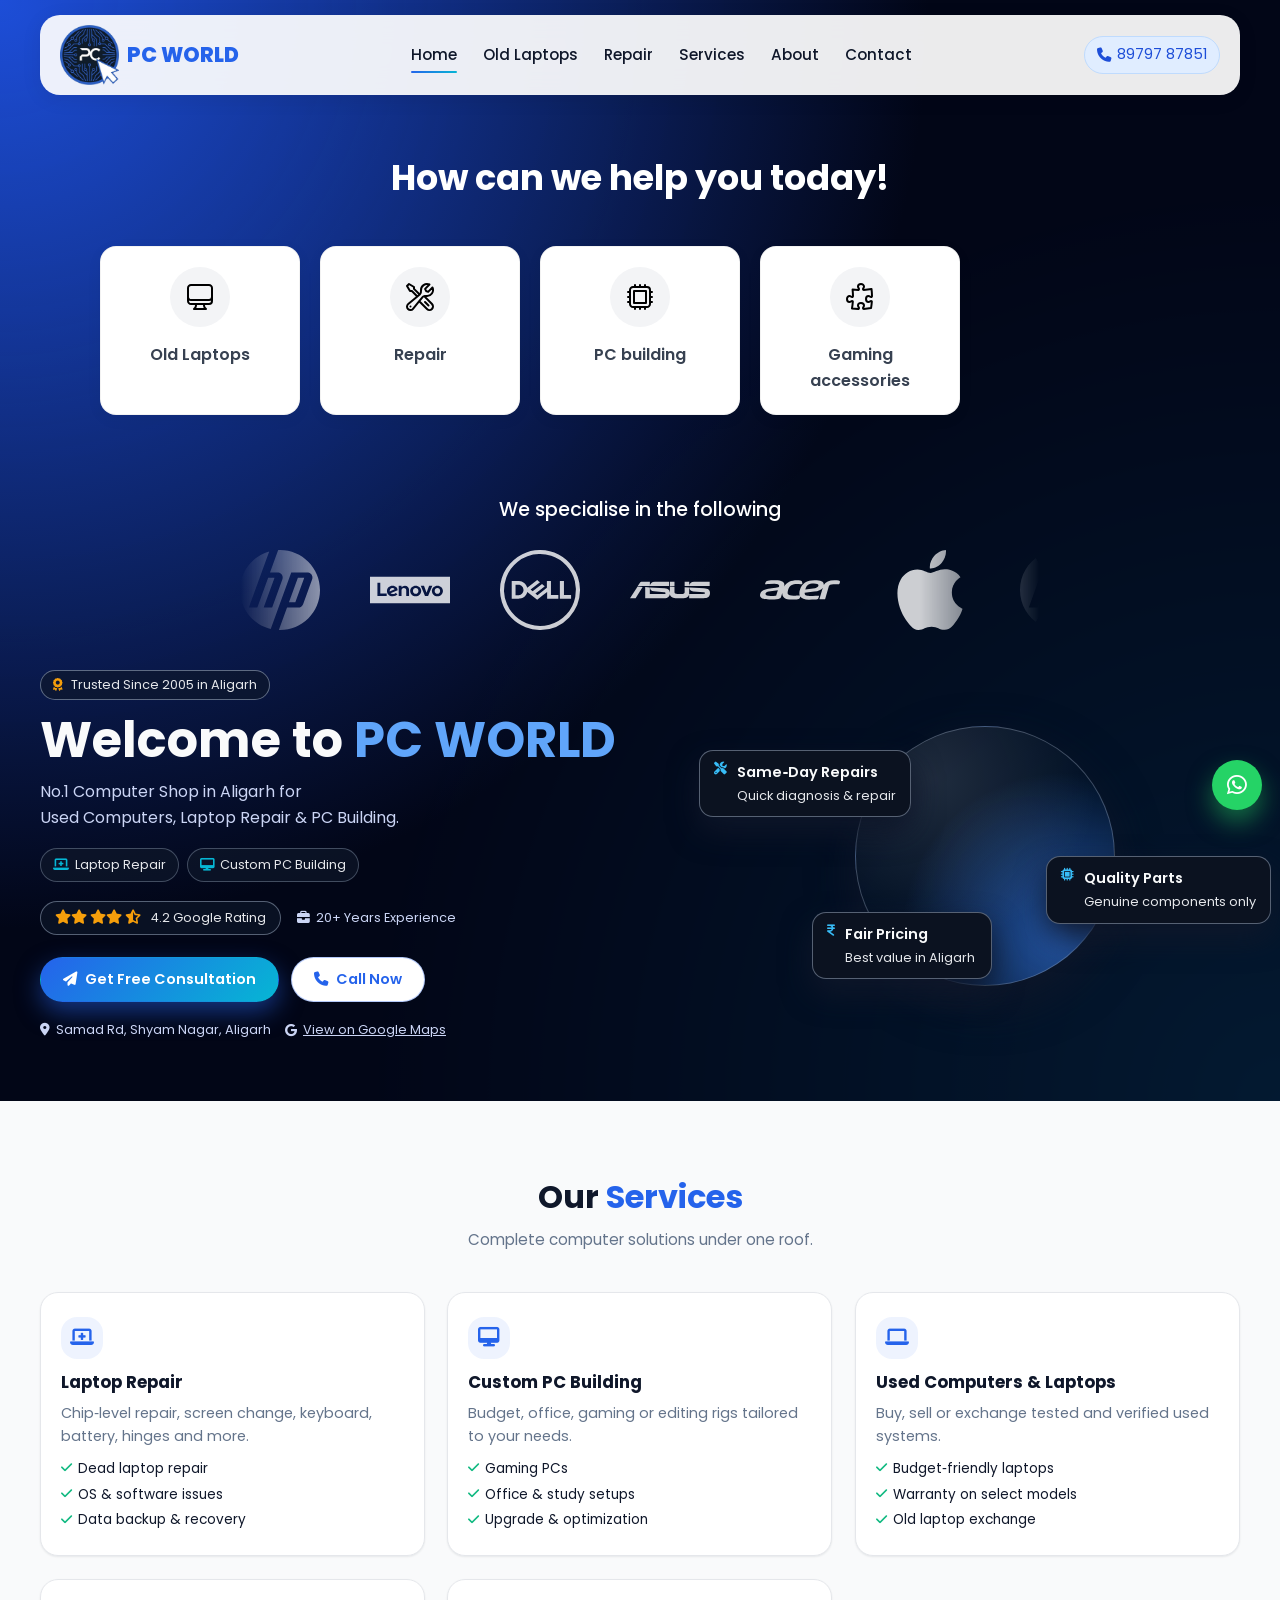
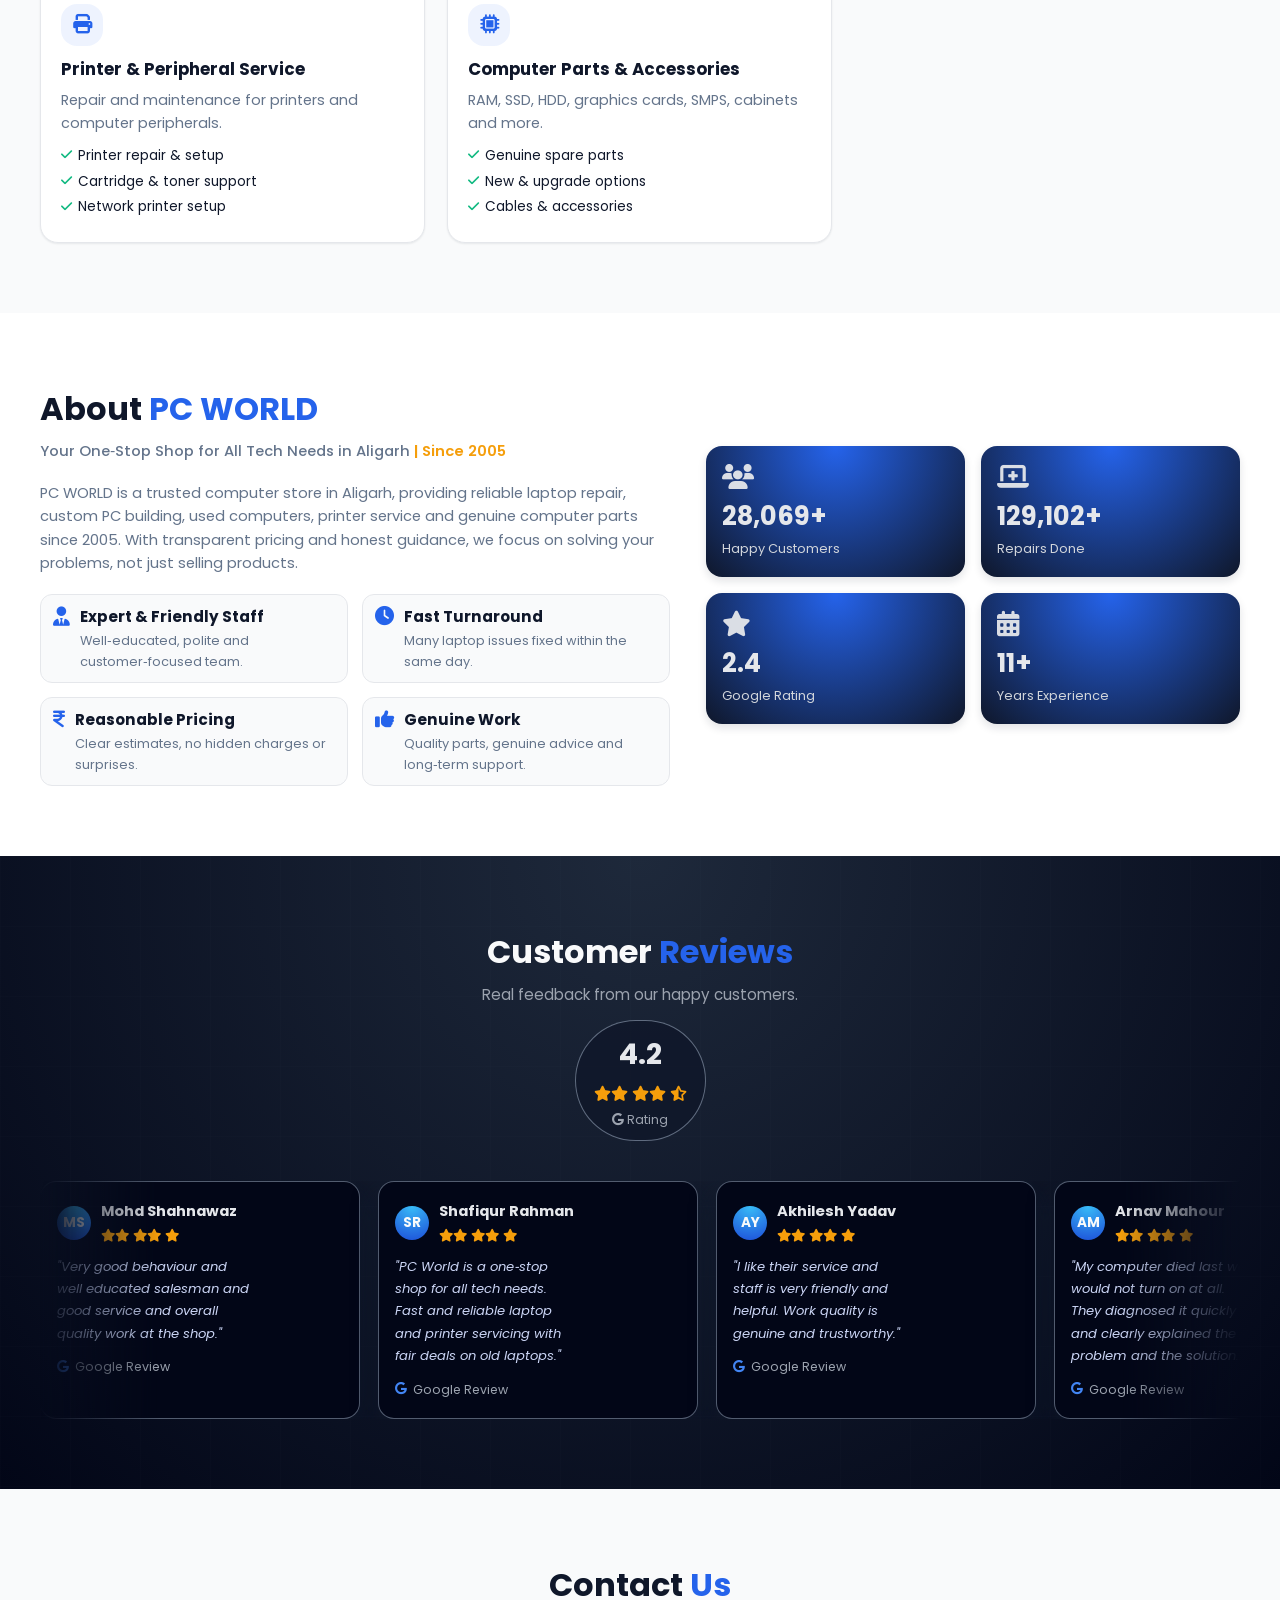
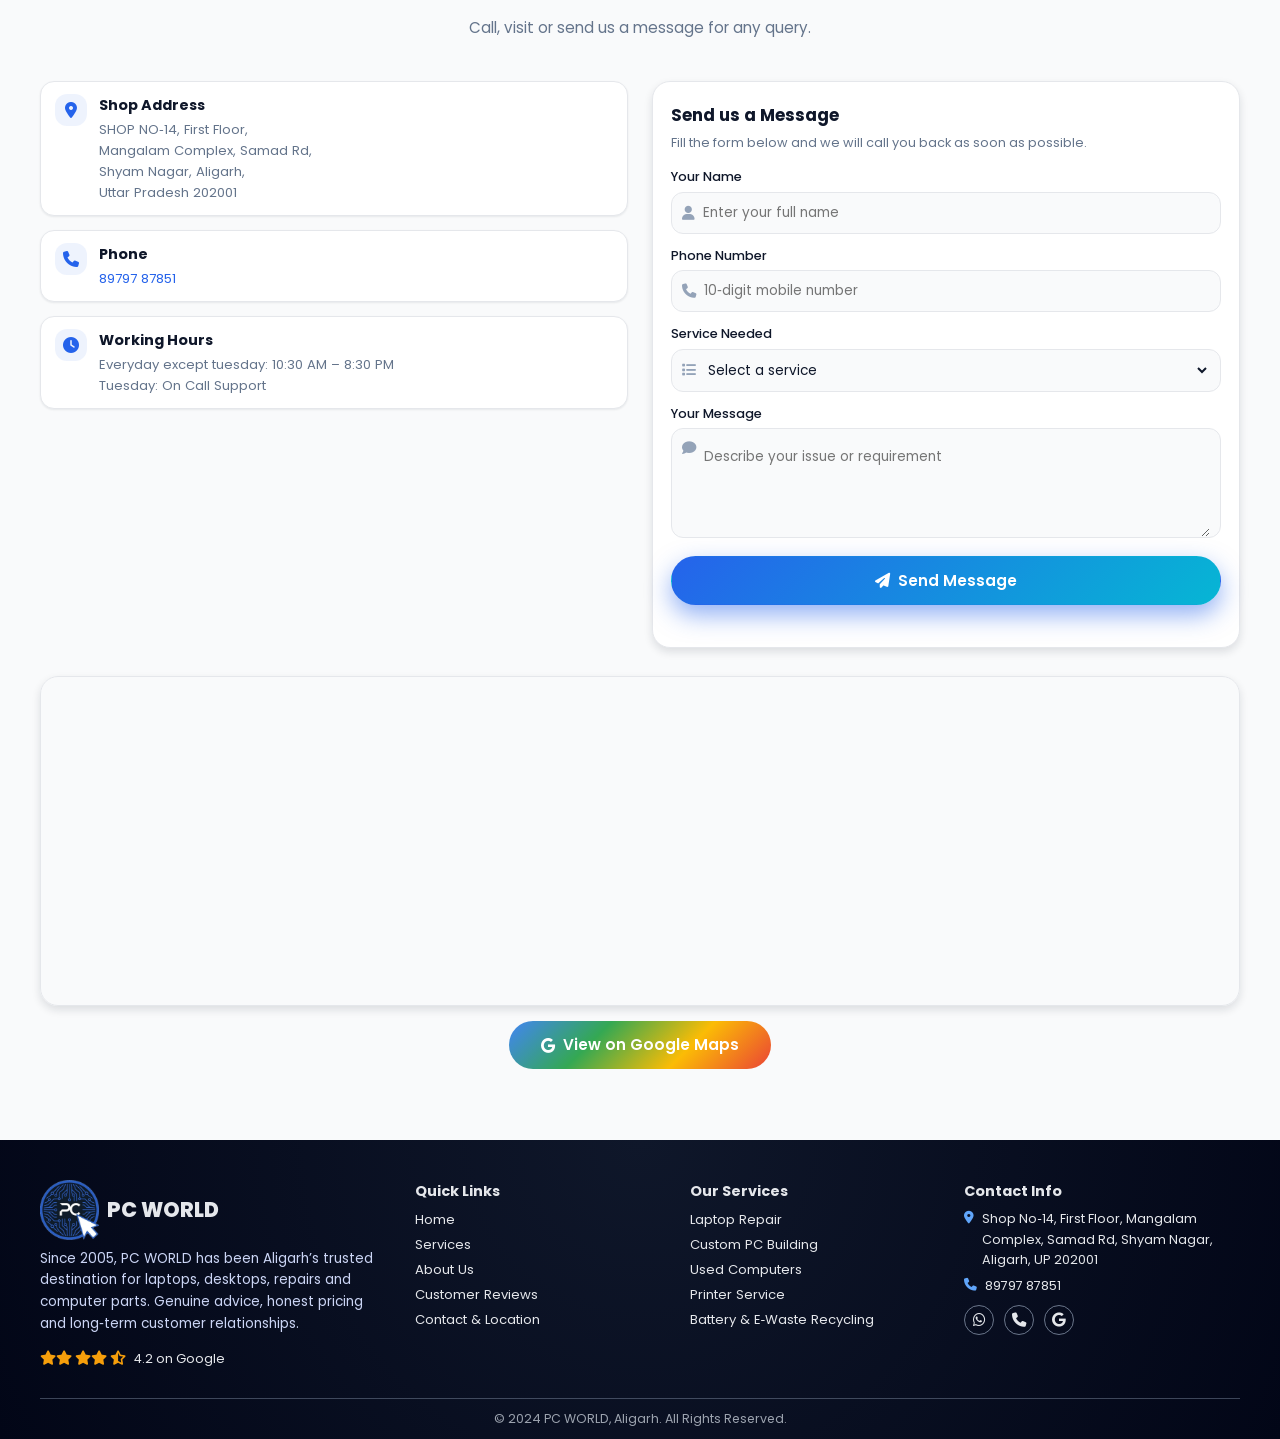
==== commit d590dd51: "Update index.html" ====
--- a/index.html
+++ b/index.html
@@ -77,6 +77,10 @@
                 <div class="option-card">
                     <div class="icon-wrapper"><img src="images/gaming-accessories.svg" alt="Gaming accessories"></div>
                     <span>Gaming accessories</span>
+                </div>
+                <div class="option-card" onclick="window.location.href='software.html'">
+                    <div class="icon-wrapper"><img src="images/software.svg" alt="Softwares"></div>
+                    <span>Softwares</span>
                 </div>
             </div>
 
@@ -117,7 +121,6 @@
                 <div class="hero-pills scroll-animate pop" data-anim-delay="0.15s">
                     <span><i class="fas fa-laptop-medical"></i>Laptop Repair</span>
                     <span><i class="fas fa-desktop"></i>Custom PC Building</span>
-                    <span><i class="fas fa-recycle"></i>Battery & E‑Waste Recycling</span>
                 </div>
 
                 <div class="hero-rating-row scroll-animate pop" data-anim-delay="0.2s">
@@ -239,17 +242,6 @@
                         <li><i class="fas fa-check"></i> Genuine spare parts</li>
                         <li><i class="fas fa-check"></i> New & upgrade options</li>
                         <li><i class="fas fa-check"></i> Cables & accessories</li>
-                    </ul>
-                </div>
-
-                <div class="service-card scroll-animate" data-anim-delay="0.3s">
-                    <div class="service-icon"><i class="fas fa-recycle"></i></div>
-                    <h3>Battery & E‑Waste Recycling</h3>
-                    <p>Responsible disposal of old batteries and electronics.</p>
-                    <ul>
-                        <li><i class="fas fa-check"></i> Battery recycling</li>
-                        <li><i class="fas fa-check"></i> Electronics recycling</li>
-                        <li><i class="fas fa-check"></i> Eco‑friendly handling</li>
                     </ul>
                 </div>
             </div>
@@ -978,14 +970,6 @@
                                 Everyday except tuesday: 10:30 AM – 8:30 PM<br />
                                 Tuesday: On Call Support
                             </p>
-                        </div>
-                    </div>
-
-                    <div class="info-card scroll-animate from-left" data-anim-delay="0.15s">
-                        <div class="info-icon"><i class="fas fa-recycle"></i></div>
-                        <div class="info-text">
-                            <h4>Eco Services</h4>
-                            <p>Battery recycling & electronics recycling available.</p>
                         </div>
                     </div>
                 </div>
--- a/styles.css
+++ b/styles.css
@@ -50,6 +50,8 @@
     background: var(--bg-main);
     color: var(--text-main);
     line-height: 1.6;
+    overflow-x: clip;
+    width: 100%;
 }
 
 /* Links & basic elements */
@@ -151,12 +153,16 @@
    ================================ */
 #header {
     position: fixed;
-    inset-inline: 0;
-    top: 0;
+    top: 15px;
+    left: 50%;
+    width: calc(100% - 30px);
+    max-width: 1200px;
+    transform: translateX(-50%);
+    border-radius: 20px;
     z-index: 1000;
     background: rgba(255, 255, 255, 0.92);
     backdrop-filter: blur(14px);
-    box-shadow: 0 1px 0 rgba(148, 163, 184, 0.35);
+    box-shadow: 0 4px 20px rgba(0, 0, 0, 0.08);
 }
 
 .navbar {
@@ -182,6 +188,36 @@
     font-weight: 800;
     font-size: 1.3rem;
     color: var(--primary);
+    position: relative;
+}
+
+/* Floating Particles for Logo */
+.particle-container {
+    position: absolute;
+    width: 60px;
+    height: 60px;
+    top: 0;
+    left: 0;
+    pointer-events: none;
+    z-index: -1;
+}
+.particle {
+    position: absolute;
+    top: 50%;
+    left: 50%;
+    width: 6px;
+    height: 6px;
+    background: #38bdf8;
+    border-radius: 50%;
+    opacity: 0;
+}
+.particle.p1 { animation: floatUp 3s infinite ease-out; }
+.particle.p2 { animation: floatUp 4s infinite ease-out 1.2s; left: 30%; width: 4px; height: 4px; }
+.particle.p3 { animation: floatUp 2.5s infinite ease-out 2.1s; left: 70%; width: 5px; height: 5px; background: #2563eb; }
+
+@keyframes floatUp {
+    0% { opacity: 0.8; transform: translate(0, 0) scale(1); }
+    100% { opacity: 0; transform: translate(15px, -30px) scale(0.5); }
 }
 
 .logo i {
@@ -512,6 +548,7 @@
    ================================ */
 .section {
     padding-block: 70px;
+    overflow: hidden;
 }
 
 .section-header {
@@ -1543,11 +1580,35 @@
     -webkit-mask-image: linear-gradient(to right, transparent, black 15%, black 85%, transparent);
 }
 
-
-
-
-
-.carousel-track {
+/* --- ENHANCED PARTICLES --- */
+@keyframes floatUp {
+    0% { opacity: 0.95; transform: translate(0, 0) scale(1.5); box-shadow: 0 0 8px #38bdf8; }
+    100% { opacity: 0; transform: translate(40px, -80px) scale(0.2); box-shadow: 0 0 2px #38bdf8; }
+}
+
+/* --- EXTRA SMALL MOBILE TWEAKS --- */
+@media (max-width: 480px) {
+    .nav-call span {
+        display: none;
+    }
+    .nav-call::after {
+        content: "Call Now";
+        font-size: 0.85rem;
+        font-weight: 600;
+        margin-left: -2px;
+    }
+    .logo-img {
+        height: 38px;
+    }
+    .logo {
+        font-size: 1.05rem;
+        white-space: nowrap;
+    }
+    .navbar {
+        padding: 8px 12px;
+        gap: 12px;
+    }
+}.carousel-track {
     display: flex;
     gap: 50px;
     align-items: center;
@@ -1567,15 +1628,86 @@
 
 @keyframes scroll {
     0% { transform: translateX(0); }
-    100% { transform: translateX(-50%); } /* Scrolls by half since we duplicated the items */
-}
+    100% { transform: translateX(-50%); } 
+}
+
 
 @media (max-width: 768px) {
     .service-options { gap: 15px; }
     .option-card { width: calc(50% - 15px); }
+}
+
+/* --- PREMIUM MOBILE NAV UPGRADE --- */
+@media (max-width: 900px) {
+    .hamburger {
+        display: flex;
+        z-index: 2000;
+        cursor: pointer;
+        position: relative;
+    }
     
-}
-
-
-
-
+    .nav-links {
+        position: fixed;
+        top: 0;
+        right: -100%;
+        width: 100vw;
+        height: 100vh;
+        background: rgba(15, 23, 42, 0.95);
+        backdrop-filter: blur(20px);
+        -webkit-backdrop-filter: blur(20px);
+        flex-direction: column;
+        justify-content: center;
+        align-items: center;
+        gap: 40px;
+        transition: right 0.6s cubic-bezier(0.77, 0, 0.175, 1);
+        z-index: 1500;
+        margin: 0;
+        padding: 0;
+    }
+
+    .nav-links.active {
+        right: 0;
+    }
+
+    .nav-links li {
+        opacity: 0;
+        transform: translateY(30px) scale(0.95);
+        transition: opacity 0.5s cubic-bezier(0.77, 0, 0.175, 1), transform 0.5s cubic-bezier(0.77, 0, 0.175, 1);
+    }
+    
+    .nav-links.active li {
+        opacity: 1;
+        transform: translateY(0) scale(1);
+    }
+
+    .nav-links.active li:nth-child(1) { transition-delay: 0.2s; }
+    .nav-links.active li:nth-child(2) { transition-delay: 0.3s; }
+    .nav-links.active li:nth-child(3) { transition-delay: 0.4s; }
+    .nav-links.active li:nth-child(4) { transition-delay: 0.5s; }
+    .nav-links.active li:nth-child(5) { transition-delay: 0.6s; }
+
+    .nav-link {
+        font-size: 2rem;
+        font-weight: 700;
+        color: #ffffff;
+        letter-spacing: 2px;
+    }
+
+    .nav-link.active {
+        color: #38bdf8;
+    }
+    
+    .nav-link::after {
+        background: #38bdf8;
+        height: 4px;
+        bottom: -6px;
+    }
+    
+    .hamburger.active span {
+        background: #ffffff;
+    }
+}
+
+
+
+
